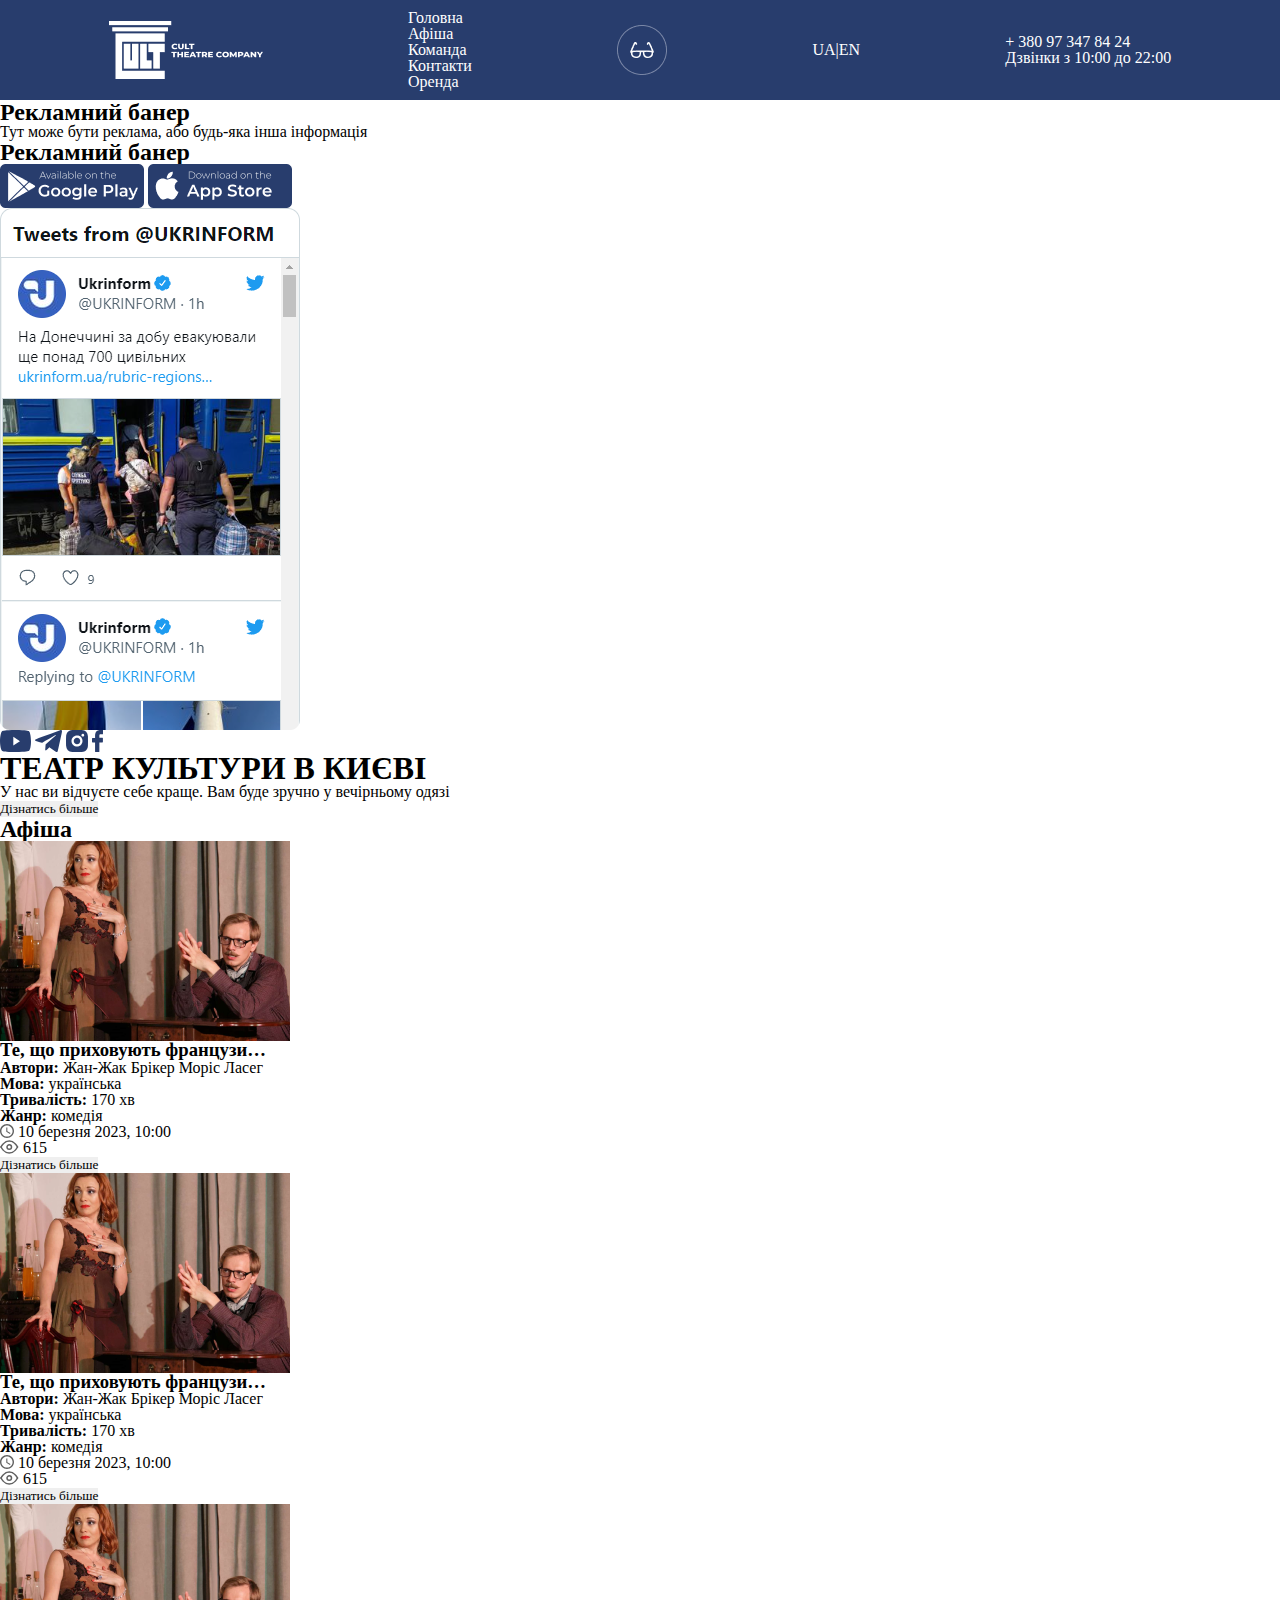
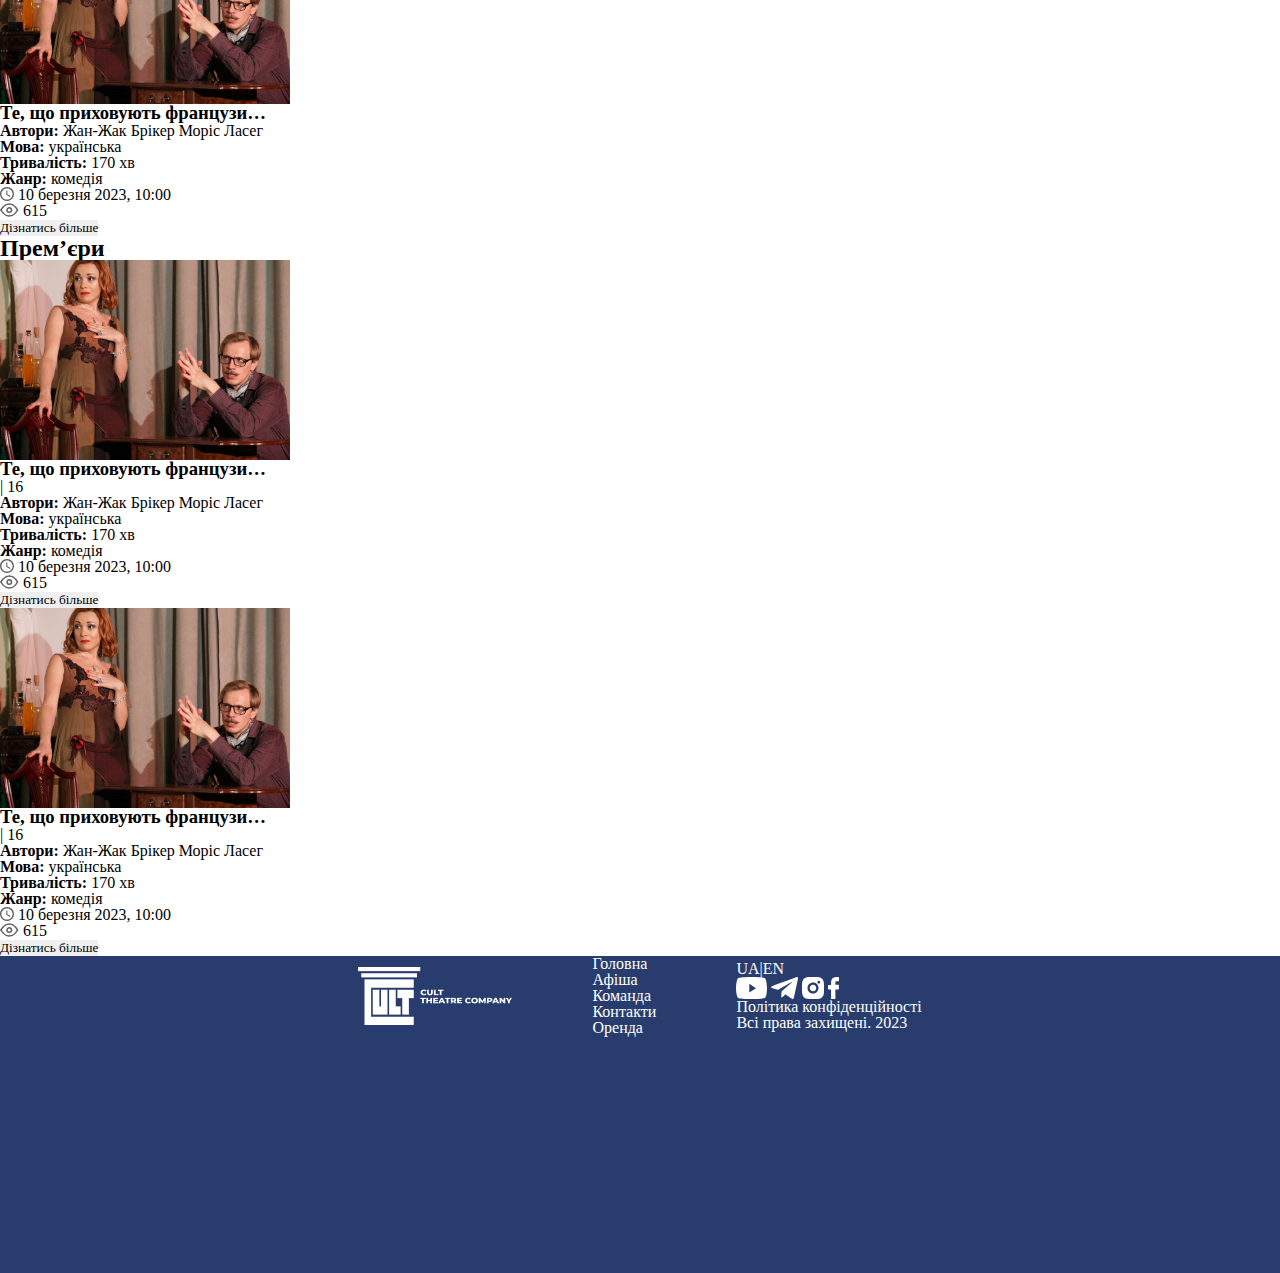
==== index.html @ 13a76363 "+initial commit" ====
<!DOCTYPE html>
<html lang="ua">
  <head>
    <meta charset="UTF-8" />
    <meta http-equiv="X-UA-Compatible" content="IE=edge" />
    <meta name="viewport" content="width=device-width, initial-scale=1.0" />
    <link rel="preconnect" href="https://fonts.googleapis.com" />
    <link rel="preconnect" href="https://fonts.gstatic.com" crossorigin />
    <link
      href="https://fonts.googleapis.com/css2?family=Montserrat:wght@400;600;700&display=swap"
      rel="stylesheet"
    />
    <link rel="stylesheet" href="/styles/reset.css" />
    <link rel="stylesheet" href="/styles/styles.css" />

    <title>Cult</title>
  </head>
  <body>
    <header>
      <div class="header-container">
        <div class="logo-wrapper">
          <img src="/assets/Logo.png" alt="CULT_logo" />
        </div>

        <ul class="nav">
          <li><a href="">Головна</a></li>
          <li><a href="">Афіша</a></li>
          <li><a href="">Команда</a></li>
          <li><a href="">Контакти</a></li>
          <li><a href="">Оренда</a></li>
        </ul>

        <img src="/assets/glasses.png" alt="glasses" />

        <div class="languages"><span>UA</span>|<span>EN</span></div>

        <div class="phone-block">
          <p class="phone">+ 380 97 347 84 24</p>
          <p class="time">Дзвінки з 10:00 до 22:00</p>
        </div>
      </div>
    </header>
    <main>
      <aside class="left banner">
        <h2 class="banner-title">Рекламний банер</h2>
        <p class="banner-text">
          Тут може бути реклама, або будь-яка інша інформація
        </p>
      </aside>
      <aside class="right banner">
        <h2 class="banner-title">Рекламний банер</h2>
        <div class="download-buttons">
          <img src="/assets/download/googleplay.png" />
          <img src="/assets/download/applestore.png" />
        </div>
        <div class="tweets-wrapper">
          <img src="/assets/tweets.png" />
        </div>
        <div class="social-media">
          <img src="/assets/social-media/blue/yt.svg" />
          <img src="/assets/social-media/blue/tel.svg" />
          <img src="/assets/social-media/blue/insta.svg" />
          <img src="/assets/social-media/blue/face.svg" />
        </div>
      </aside>

      <section class="page-container">
        <div class="container-topic">
          <h1 class="container-title">ТЕАТР КУЛЬТУРИ В КИЄВІ</h1>
          <p class="container-description">
            У нас ви відчуєте себе краще. Вам буде зручно у вечірньому одязі
          </p>
          <button class="main">Дізнатись більше</button>
        </div>

        <div class="container-block">
          <h2 class="container-block-title">Афіша</h2>
          <div class="block-content">
            <div class="poster card">
              <img
                src="/assets/performances/franc.png"
                alt="poster"
                class="poster-thumbnail"
              />
              <h3 class="poster-title">Те, що приховують французи…</h3>
              <ul class="description-tags">
                <li>
                  <span><strong>Автори:</strong></span>
                  <span>Жан-Жак Брікер Моріс Ласег</span>
                </li>
                <li>
                  <span><strong>Мова:</strong></span>
                  <span>українська</span>
                </li>
                <li>
                  <span><strong>Тривалість:</strong></span>
                  <span>170 хв</span>
                </li>
                <li>
                  <span><strong>Жанр:</strong></span>
                  <span>комедія</span>
                </li>
              </ul>

              <div class="date-views">
                <div class="date">
                  <img src="/assets/clock.svg" />
                  <span>10 березня 2023, 10:00</span>
                </div>
                <div class="views">
                  <img src="/assets/eye.svg" />
                  <span>615</span>
                </div>
              </div>
              <button class="main">Дізнатись більше</button>
            </div>
            <div class="poster card">
              <img
                src="/assets/performances/franc.png"
                alt="poster"
                class="poster-thumbnail"
              />
              <h3 class="poster-title">Те, що приховують французи…</h3>
              <ul class="description-tags">
                <li>
                  <span><strong>Автори:</strong></span>
                  <span>Жан-Жак Брікер Моріс Ласег</span>
                </li>
                <li>
                  <span><strong>Мова:</strong></span>
                  <span>українська</span>
                </li>
                <li>
                  <span><strong>Тривалість:</strong></span>
                  <span>170 хв</span>
                </li>
                <li>
                  <span><strong>Жанр:</strong></span>
                  <span>комедія</span>
                </li>
              </ul>

              <div class="date-views">
                <div class="date">
                  <img src="/assets/clock.svg" />
                  <span>10 березня 2023, 10:00</span>
                </div>
                <div class="views">
                  <img src="/assets/eye.svg" />
                  <span>615</span>
                </div>
              </div>
              <button class="main">Дізнатись більше</button>
            </div>
            <div class="poster card">
              <img
                src="/assets/performances/franc.png"
                alt="poster"
                class="poster-thumbnail"
              />
              <h3 class="poster-title">Те, що приховують французи…</h3>
              <ul class="description-tags">
                <li>
                  <span><strong>Автори:</strong></span>
                  <span>Жан-Жак Брікер Моріс Ласег</span>
                </li>
                <li>
                  <span><strong>Мова:</strong></span>
                  <span>українська</span>
                </li>
                <li>
                  <span><strong>Тривалість:</strong></span>
                  <span>170 хв</span>
                </li>
                <li>
                  <span><strong>Жанр:</strong></span>
                  <span>комедія</span>
                </li>
              </ul>

              <div class="date-views">
                <div class="date">
                  <img src="/assets/clock.svg" />
                  <span>10 березня 2023, 10:00</span>
                </div>
                <div class="views">
                  <img src="/assets/eye.svg" />
                  <span>615</span>
                </div>
              </div>
              <button class="main">Дізнатись більше</button>
            </div>
          </div>
        </div>

        <div class="container-block">
          <h2 class="container-block-title">Прем’єри</h2>
          <div class="block-content">
            <div class="premiere card">
              <img
                src="/assets/performances/franc.png"
                alt="premiere"
                class="premiere-thumbnail"
              />
              <h3 class="premiere-title">Те, що приховують французи…</h3>
              <div class="date-age">
                <span class="premiere-date"></span>
                <span class="age">| 16</span>
              </div>
              <ul class="description-tags">
                <li>
                  <span><strong>Автори:</strong></span>
                  <span>Жан-Жак Брікер Моріс Ласег</span>
                </li>
                <li>
                  <span><strong>Мова:</strong></span>
                  <span>українська</span>
                </li>
                <li>
                  <span><strong>Тривалість:</strong></span>
                  <span>170 хв</span>
                </li>
                <li>
                  <span><strong>Жанр:</strong></span>
                  <span>комедія</span>
                </li>
              </ul>

              <div class="date-views">
                <div class="date">
                  <img src="/assets/clock.svg" />
                  <span>10 березня 2023, 10:00</span>
                </div>
                <div class="views">
                  <img src="/assets/eye.svg" />
                  <span>615</span>
                </div>
              </div>
              <button class="main-button">Дізнатись більше</button>
            </div>

            <div class="premiere card">
              <img
                src="/assets/performances/franc.png"
                alt="premiere"
                class="premiere-thumbnail"
              />
              <h3 class="premiere-title">Те, що приховують французи…</h3>
              <div class="date-age">
                <span class="premiere-date"></span>
                <span class="age">| 16</span>
              </div>
              <ul class="description-tags">
                <li>
                  <span><strong>Автори:</strong></span>
                  <span>Жан-Жак Брікер Моріс Ласег</span>
                </li>
                <li>
                  <span><strong>Мова:</strong></span>
                  <span>українська</span>
                </li>
                <li>
                  <span><strong>Тривалість:</strong></span>
                  <span>170 хв</span>
                </li>
                <li>
                  <span><strong>Жанр:</strong></span>
                  <span>комедія</span>
                </li>
              </ul>

              <div class="date-views">
                <div class="date">
                  <img src="/assets/clock.svg" />
                  <span>10 березня 2023, 10:00</span>
                </div>
                <div class="views">
                  <img src="/assets/eye.svg" />
                  <span>615</span>
                </div>
              </div>
              <button class="main-button">Дізнатись більше</button>
            </div>
          </div>
        </div>
      </section>
    </main>
    <footer>
      <div class="footer-container">
        <div class="logo-wrapper">
          <img src="/assets/Logo.png" alt="CULT_logo" />
        </div>

        <ul class="nav">
          <li><a href="">Головна</a></li>
          <li><a href="">Афіша</a></li>
          <li><a href="">Команда</a></li>
          <li><a href="">Контакти</a></li>
          <li><a href="">Оренда</a></li>
        </ul>

        <div class="other">
          <div class="languages"><span>UA</span>|<span>EN</span></div>

          <div class="social-media">
            <img src="/assets/social-media/white/yt.svg" />
            <img src="/assets/social-media/white/tel.svg" />
            <img src="/assets/social-media/white/insta.svg" />
            <img src="/assets/social-media/white/face.svg" />
          </div>

          <p class="privacy">
            Політика конфіденційності <br />
            Всі права захищені. 2023
          </p>
        </div>
      </div>
    </footer>
  </body>
</html>
---- styles/styles.css ----
.body {
  font-family: "Montserrat", sans-serif;
}

header {
  background-color: rgba(40, 61, 109, 1);
  height: 100px;
  color: rgba(255, 255, 255, 1);
}

.header-container {
  display: flex;
  justify-content: space-between;
  align-items: center;
  width: 83%;
  height: 100%;
  margin: auto;
}

footer {
  background-color: rgba(40, 61, 109, 1);
  height: 317px;
  color: rgba(255, 255, 255, 1);
}
.footer-container {
  display: flex;
  justify-content: space-between;
  align-items: center;
  width: 44%;
  margin: auto;
}
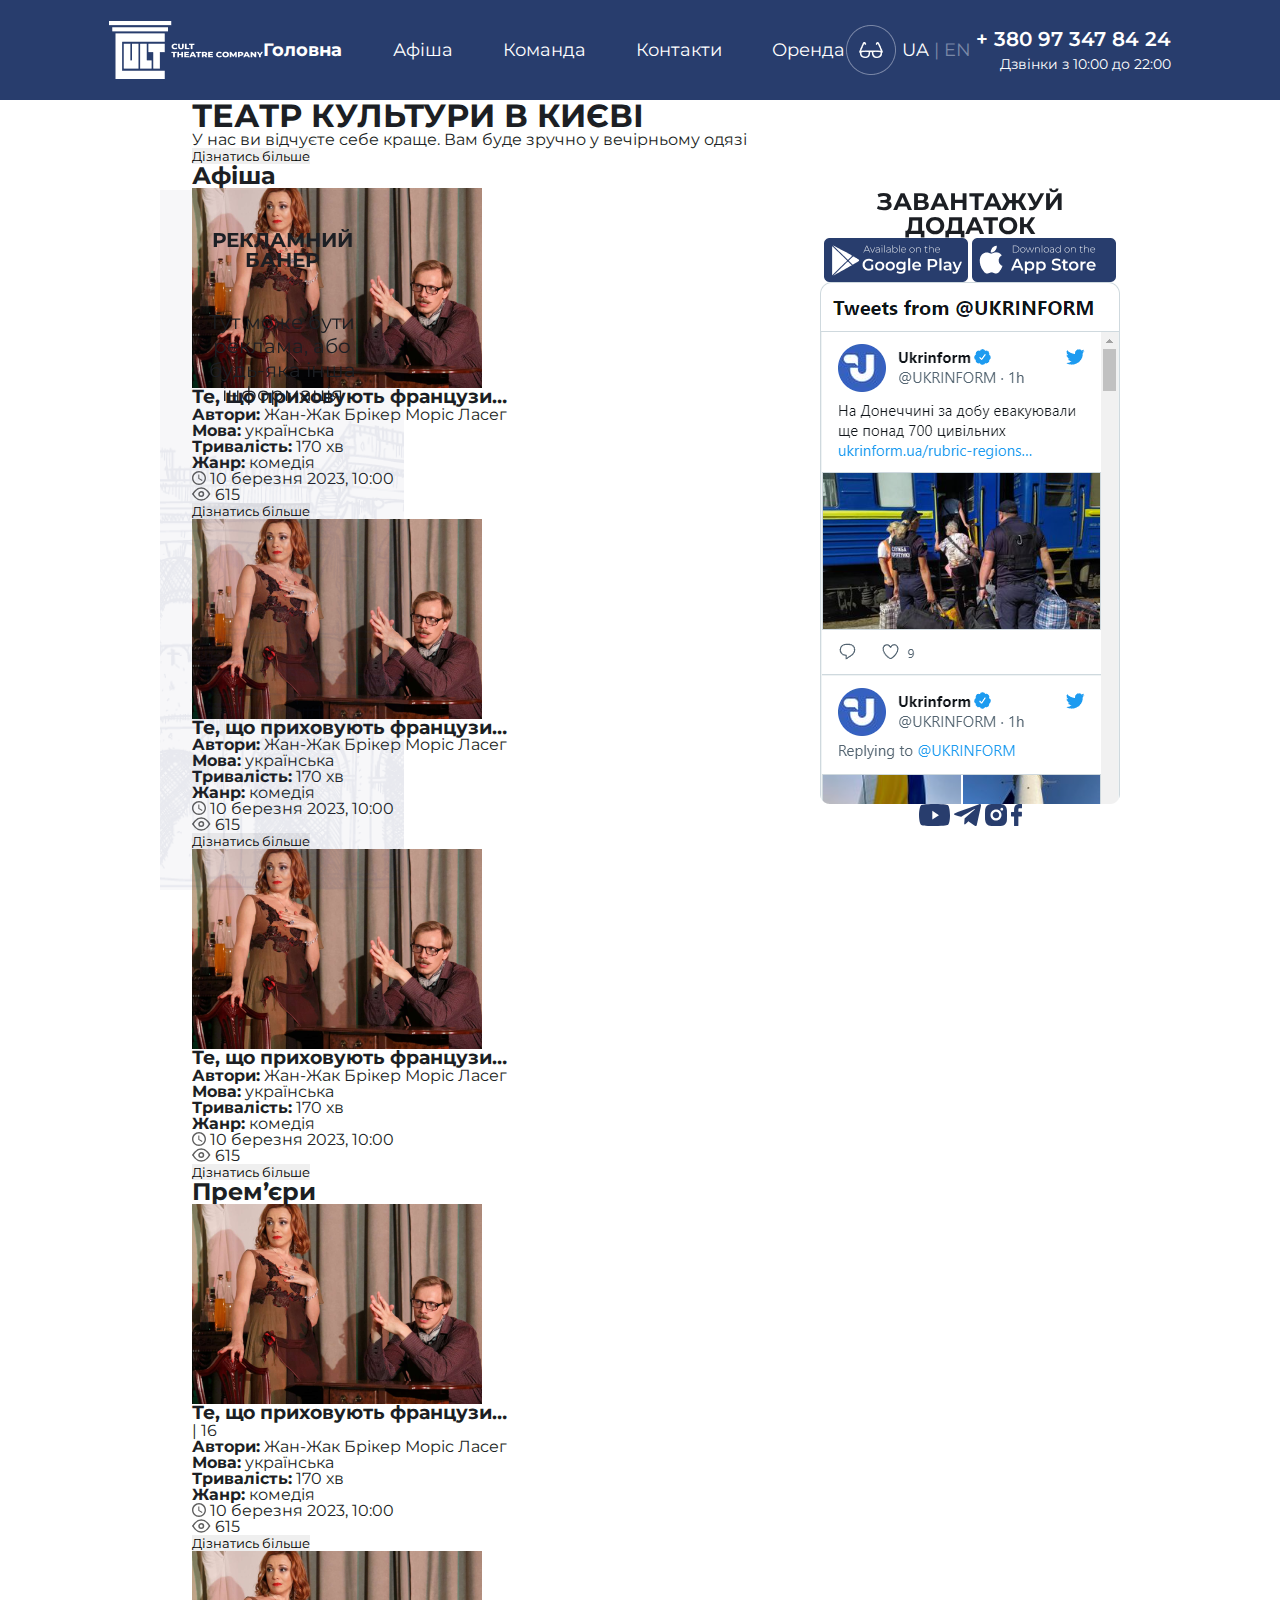
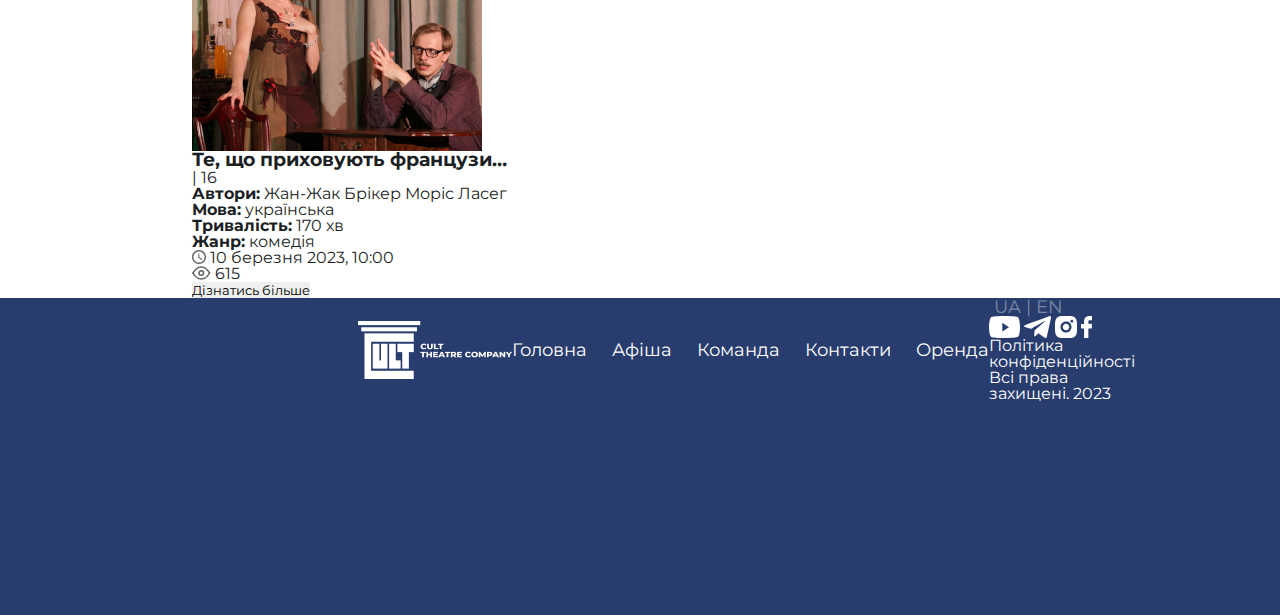
==== commit 7c033920: "+asides" ====
--- a/index.html
+++ b/index.html
@@ -12,7 +12,8 @@
     />
     <link rel="stylesheet" href="/styles/reset.css" />
     <link rel="stylesheet" href="/styles/styles.css" />
-
+    <link rel="stylesheet" href="/styles/header.css" />
+    <link rel="stylesheet" href="/styles/banners.css" />
     <title>Cult</title>
   </head>
   <body>
@@ -23,16 +24,18 @@
         </div>
 
         <ul class="nav">
-          <li><a href="">Головна</a></li>
+          <li><a href="" class="active">Головна</a></li>
           <li><a href="">Афіша</a></li>
           <li><a href="">Команда</a></li>
           <li><a href="">Контакти</a></li>
           <li><a href="">Оренда</a></li>
         </ul>
 
-        <img src="/assets/glasses.png" alt="glasses" />
-
-        <div class="languages"><span>UA</span>|<span>EN</span></div>
+        <img src="/assets/glasses.png" alt="glasses" class="glasses" />
+
+        <div class="languages">
+          <span class="chosen-language">UA</span>|<span>EN</span>
+        </div>
 
         <div class="phone-block">
           <p class="phone">+ 380 97 347 84 24</p>
@@ -48,7 +51,7 @@
         </p>
       </aside>
       <aside class="right banner">
-        <h2 class="banner-title">Рекламний банер</h2>
+        <h2 class="banner-title">Завантажуй додаток</h2>
         <div class="download-buttons">
           <img src="/assets/download/googleplay.png" />
           <img src="/assets/download/applestore.png" />
--- a/styles/styles.css
+++ b/styles/styles.css
@@ -1,19 +1,11 @@
-.body {
-  font-family: "Montserrat", sans-serif;
+body {
+  font-family: "Montserrat";
+  font-style: normal;
+  color: #1c1f24;
 }
 
-header {
-  background-color: rgba(40, 61, 109, 1);
-  height: 100px;
-  color: rgba(255, 255, 255, 1);
-}
-
-.header-container {
-  display: flex;
-  justify-content: space-between;
-  align-items: center;
-  width: 83%;
-  height: 100%;
+.page-container {
+  width: 896px;
   margin: auto;
 }
 
--- a/styles/header.css
+++ b/styles/header.css
@@ -0,0 +1,59 @@
+header {
+  background-color: rgba(40, 61, 109, 1);
+  height: 100px;
+  color: rgba(255, 255, 255, 1);
+}
+
+.header-container {
+  display: flex;
+  justify-content: space-between;
+  align-items: center;
+  width: 83%;
+  height: 100%;
+  margin: auto;
+}
+.nav {
+  width: 582px;
+  display: flex;
+  justify-content: space-between;
+  align-items: center;
+  gap: 25px;
+
+  font-weight: 400;
+  font-size: 18px;
+  line-height: 22px;
+}
+.nav li a:hover:not(.active),
+.glasses:hover,
+.languages span:hover:not(.active) {
+  cursor: pointer;
+  opacity: 0.5;
+}
+.active {
+  font-weight: 700 !important;
+}
+.languages {
+  cursor: pointer;
+  font-weight: 400;
+  font-size: 18px;
+  color: rgba(122, 136, 167, 1);
+}
+.languages span {
+  margin: auto 5px;
+}
+.chosen-language {
+  color: white !important;
+}
+
+.phone-block {
+  text-align: right;
+}
+.phone {
+  font-weight: 600;
+  font-size: 20px;
+}
+.time {
+  margin-top: 8px;
+  font-weight: 400;
+  font-size: 14px;
+}
--- a/styles/banners.css
+++ b/styles/banners.css
@@ -0,0 +1,39 @@
+aside {
+  position: fixed;
+  height: 700px;
+  width: 300px;
+  top: 190px;
+  text-align: center;
+}
+
+.banner {
+  display: flex;
+  flex-direction: column;
+  align-items: center;
+}
+.left {
+  left: 160px;
+  width: 244px;
+  background-color: rgba(40, 61, 109, 0.04);
+  background-image: url("/assets/background-images/advertisementBanner.png");
+}
+.left .banner-title {
+  margin: 40px auto;
+  font-weight: 700;
+  font-size: 20px;
+  padding: 0 50px;
+}
+.banner-text {
+  font-weight: 400;
+  font-size: 20px;
+  line-height: 24px;
+  padding: 0 29px;
+}
+
+.right {
+  right: 160px;
+}
+
+.banner-title {
+  text-transform: uppercase;
+}
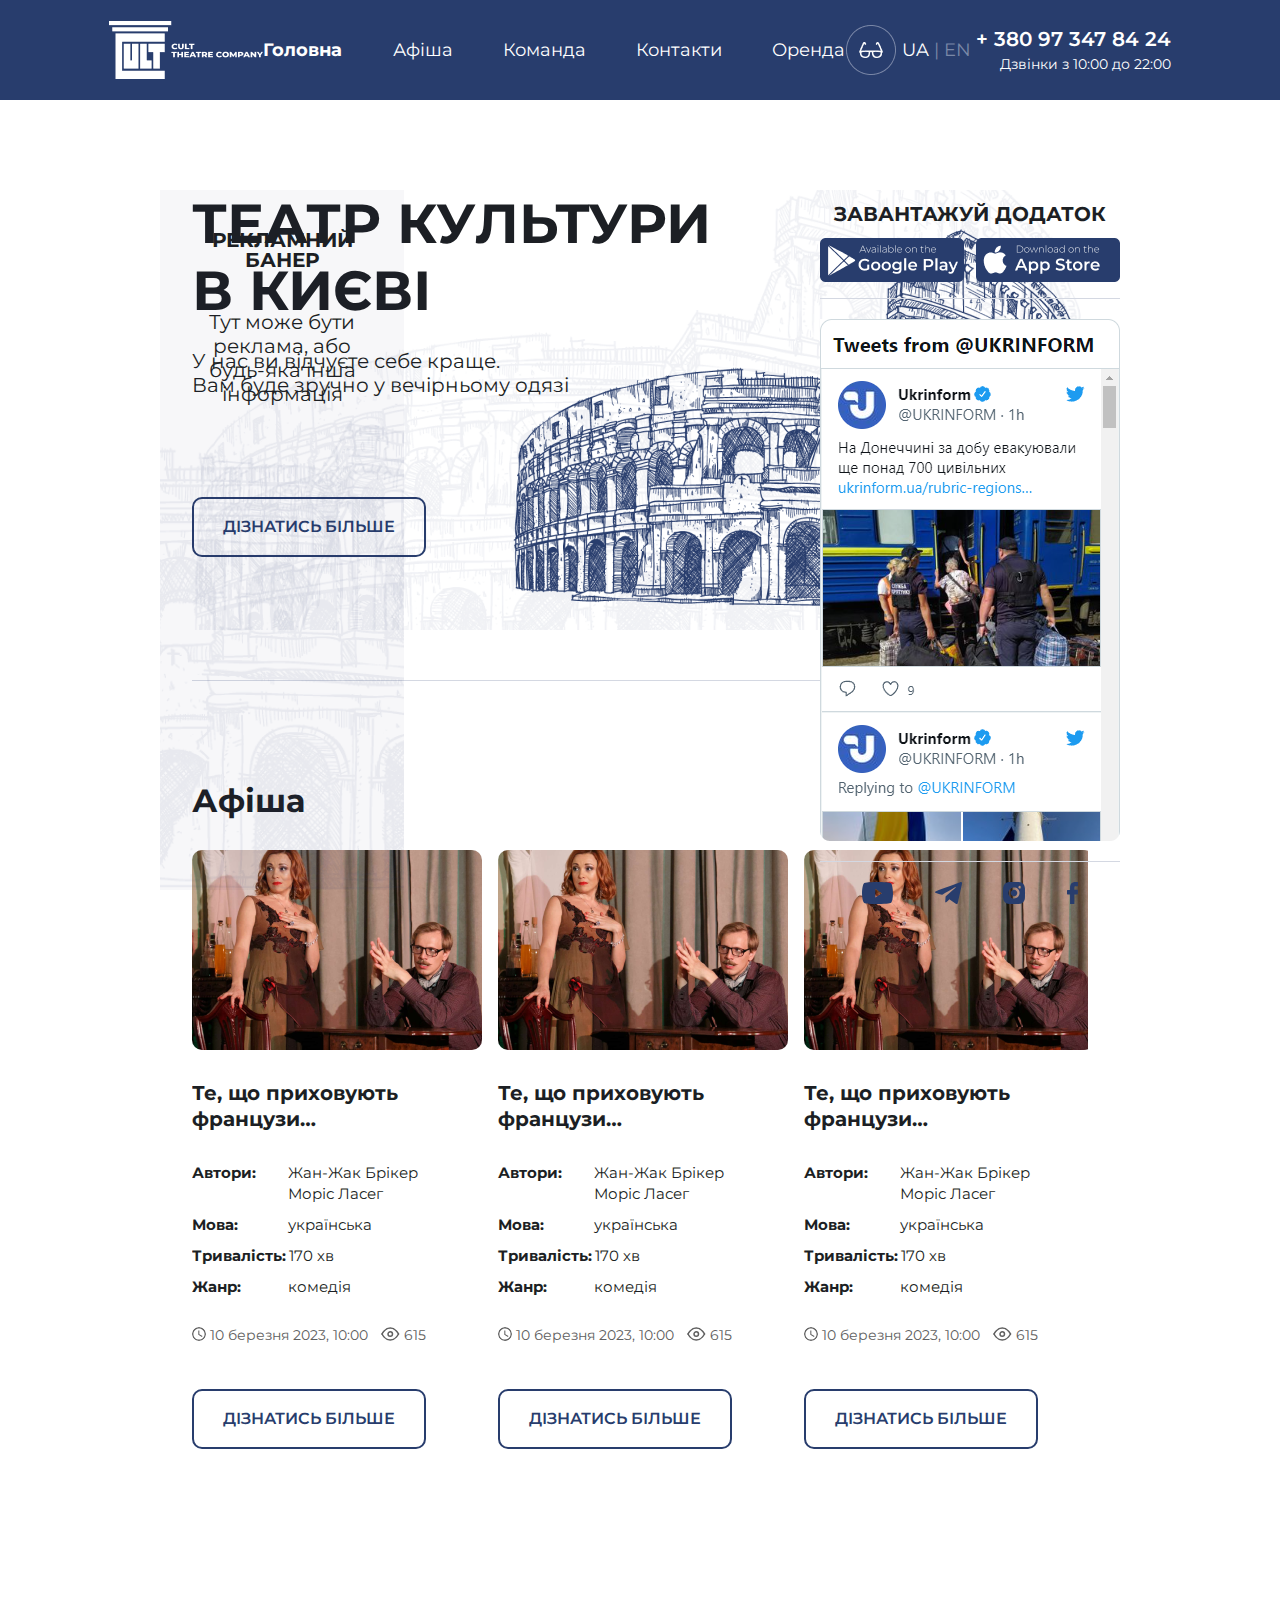
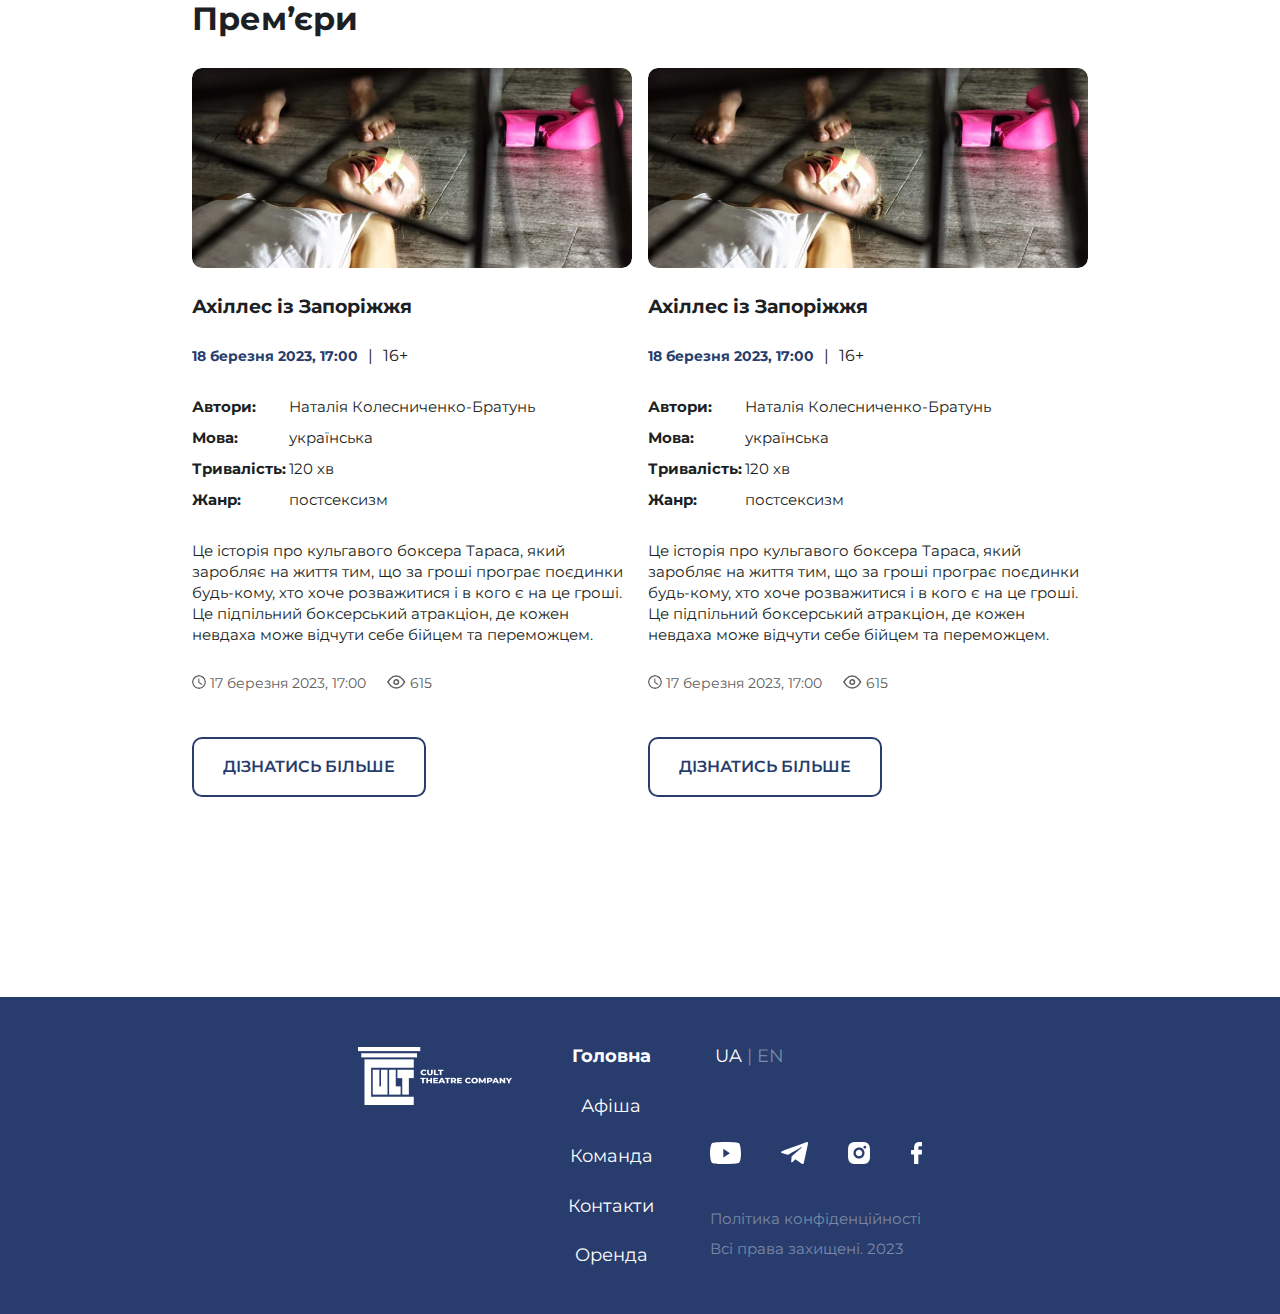
==== commit b637088d: "Main page done" ====
--- a/index.html
+++ b/index.html
@@ -14,6 +14,7 @@
     <link rel="stylesheet" href="/styles/styles.css" />
     <link rel="stylesheet" href="/styles/header.css" />
     <link rel="stylesheet" href="/styles/banners.css" />
+    <link rel="stylesheet" href="/styles/footer.css" />
     <title>Cult</title>
   </head>
   <body>
@@ -69,14 +70,18 @@
 
       <section class="page-container">
         <div class="container-topic">
-          <h1 class="container-title">ТЕАТР КУЛЬТУРИ В КИЄВІ</h1>
+          <h1 class="container-title">
+            ТЕАТР КУЛЬТУРИ <br />
+            В КИЄВІ
+          </h1>
           <p class="container-description">
-            У нас ви відчуєте себе краще. Вам буде зручно у вечірньому одязі
+            У нас ви відчуєте себе краще. <br />Вам буде зручно у вечірньому
+            одязі
           </p>
-          <button class="main">Дізнатись більше</button>
-        </div>
-
-        <div class="container-block">
+          <button class="main-button">Дізнатись більше</button>
+        </div>
+
+        <div class="container-block first">
           <h2 class="container-block-title">Афіша</h2>
           <div class="block-content">
             <div class="poster card">
@@ -85,37 +90,39 @@
                 alt="poster"
                 class="poster-thumbnail"
               />
-              <h3 class="poster-title">Те, що приховують французи…</h3>
-              <ul class="description-tags">
-                <li>
-                  <span><strong>Автори:</strong></span>
-                  <span>Жан-Жак Брікер Моріс Ласег</span>
-                </li>
-                <li>
-                  <span><strong>Мова:</strong></span>
-                  <span>українська</span>
-                </li>
-                <li>
-                  <span><strong>Тривалість:</strong></span>
-                  <span>170 хв</span>
-                </li>
-                <li>
-                  <span><strong>Жанр:</strong></span>
-                  <span>комедія</span>
-                </li>
-              </ul>
-
-              <div class="date-views">
-                <div class="date">
-                  <img src="/assets/clock.svg" />
-                  <span>10 березня 2023, 10:00</span>
-                </div>
-                <div class="views">
-                  <img src="/assets/eye.svg" />
-                  <span>615</span>
-                </div>
-              </div>
-              <button class="main">Дізнатись більше</button>
+              <div class="poster-info">
+                <h3 class="poster-title">Те, що приховують французи…</h3>
+                <ul class="description-tags">
+                  <li>
+                    <span class="tag-title"><strong>Автори:</strong></span>
+                    <span class="tag-content">Жан-Жак Брікер Моріс Ласег</span>
+                  </li>
+                  <li>
+                    <span class="tag-title"><strong>Мова:</strong></span>
+                    <span class="tag-content">українська</span>
+                  </li>
+                  <li>
+                    <span class="tag-title"><strong>Тривалість:</strong></span>
+                    <span class="tag-content">170 хв</span>
+                  </li>
+                  <li>
+                    <span class="tag-title"><strong>Жанр:</strong></span>
+                    <span class="tag-content">комедія</span>
+                  </li>
+                </ul>
+
+                <div class="date-views">
+                  <div class="date">
+                    <img src="/assets/clock.svg" />
+                    <span>10 березня 2023, 10:00</span>
+                  </div>
+                  <div class="views">
+                    <img src="/assets/eye.svg" />
+                    <span>615</span>
+                  </div>
+                </div>
+                <button class="main-button">Дізнатись більше</button>
+              </div>
             </div>
             <div class="poster card">
               <img
@@ -123,37 +130,39 @@
                 alt="poster"
                 class="poster-thumbnail"
               />
-              <h3 class="poster-title">Те, що приховують французи…</h3>
-              <ul class="description-tags">
-                <li>
-                  <span><strong>Автори:</strong></span>
-                  <span>Жан-Жак Брікер Моріс Ласег</span>
-                </li>
-                <li>
-                  <span><strong>Мова:</strong></span>
-                  <span>українська</span>
-                </li>
-                <li>
-                  <span><strong>Тривалість:</strong></span>
-                  <span>170 хв</span>
-                </li>
-                <li>
-                  <span><strong>Жанр:</strong></span>
-                  <span>комедія</span>
-                </li>
-              </ul>
-
-              <div class="date-views">
-                <div class="date">
-                  <img src="/assets/clock.svg" />
-                  <span>10 березня 2023, 10:00</span>
-                </div>
-                <div class="views">
-                  <img src="/assets/eye.svg" />
-                  <span>615</span>
-                </div>
-              </div>
-              <button class="main">Дізнатись більше</button>
+              <div class="poster-info">
+                <h3 class="poster-title">Те, що приховують французи…</h3>
+                <ul class="description-tags">
+                  <li>
+                    <span class="tag-title"><strong>Автори:</strong></span>
+                    <span class="tag-content">Жан-Жак Брікер Моріс Ласег</span>
+                  </li>
+                  <li>
+                    <span class="tag-title"><strong>Мова:</strong></span>
+                    <span class="tag-content">українська</span>
+                  </li>
+                  <li>
+                    <span class="tag-title"><strong>Тривалість:</strong></span>
+                    <span class="tag-content">170 хв</span>
+                  </li>
+                  <li>
+                    <span class="tag-title"><strong>Жанр:</strong></span>
+                    <span class="tag-content">комедія</span>
+                  </li>
+                </ul>
+
+                <div class="date-views">
+                  <div class="date">
+                    <img src="/assets/clock.svg" />
+                    <span>10 березня 2023, 10:00</span>
+                  </div>
+                  <div class="views">
+                    <img src="/assets/eye.svg" />
+                    <span>615</span>
+                  </div>
+                </div>
+                <button class="main-button">Дізнатись більше</button>
+              </div>
             </div>
             <div class="poster card">
               <img
@@ -161,37 +170,119 @@
                 alt="poster"
                 class="poster-thumbnail"
               />
-              <h3 class="poster-title">Те, що приховують французи…</h3>
-              <ul class="description-tags">
-                <li>
-                  <span><strong>Автори:</strong></span>
-                  <span>Жан-Жак Брікер Моріс Ласег</span>
-                </li>
-                <li>
-                  <span><strong>Мова:</strong></span>
-                  <span>українська</span>
-                </li>
-                <li>
-                  <span><strong>Тривалість:</strong></span>
-                  <span>170 хв</span>
-                </li>
-                <li>
-                  <span><strong>Жанр:</strong></span>
-                  <span>комедія</span>
-                </li>
-              </ul>
-
-              <div class="date-views">
-                <div class="date">
-                  <img src="/assets/clock.svg" />
-                  <span>10 березня 2023, 10:00</span>
-                </div>
-                <div class="views">
-                  <img src="/assets/eye.svg" />
-                  <span>615</span>
-                </div>
-              </div>
-              <button class="main">Дізнатись більше</button>
+              <div class="poster-info">
+                <h3 class="poster-title">Те, що приховують французи…</h3>
+                <ul class="description-tags">
+                  <li>
+                    <span class="tag-title"><strong>Автори:</strong></span>
+                    <span class="tag-content">Жан-Жак Брікер Моріс Ласег</span>
+                  </li>
+                  <li>
+                    <span class="tag-title"><strong>Мова:</strong></span>
+                    <span class="tag-content">українська</span>
+                  </li>
+                  <li>
+                    <span class="tag-title"><strong>Тривалість:</strong></span>
+                    <span class="tag-content">170 хв</span>
+                  </li>
+                  <li>
+                    <span class="tag-title"><strong>Жанр:</strong></span>
+                    <span class="tag-content">комедія</span>
+                  </li>
+                </ul>
+
+                <div class="date-views">
+                  <div class="date">
+                    <img src="/assets/clock.svg" />
+                    <span>10 березня 2023, 10:00</span>
+                  </div>
+                  <div class="views">
+                    <img src="/assets/eye.svg" />
+                    <span>615</span>
+                  </div>
+                </div>
+                <button class="main-button">Дізнатись більше</button>
+              </div>
+            </div>
+            <div class="poster card">
+              <img
+                src="/assets/performances/franc.png"
+                alt="poster"
+                class="poster-thumbnail"
+              />
+              <div class="poster-info">
+                <h3 class="poster-title">Те, що приховують французи…</h3>
+                <ul class="description-tags">
+                  <li>
+                    <span class="tag-title"><strong>Автори:</strong></span>
+                    <span class="tag-content">Жан-Жак Брікер Моріс Ласег</span>
+                  </li>
+                  <li>
+                    <span class="tag-title"><strong>Мова:</strong></span>
+                    <span class="tag-content">українська</span>
+                  </li>
+                  <li>
+                    <span class="tag-title"><strong>Тривалість:</strong></span>
+                    <span class="tag-content">170 хв</span>
+                  </li>
+                  <li>
+                    <span class="tag-title"><strong>Жанр:</strong></span>
+                    <span class="tag-content">комедія</span>
+                  </li>
+                </ul>
+
+                <div class="date-views">
+                  <div class="date">
+                    <img src="/assets/clock.svg" />
+                    <span>10 березня 2023, 10:00</span>
+                  </div>
+                  <div class="views">
+                    <img src="/assets/eye.svg" />
+                    <span>615</span>
+                  </div>
+                </div>
+                <button class="main-button">Дізнатись більше</button>
+              </div>
+            </div>
+            <div class="poster card">
+              <img
+                src="/assets/performances/franc.png"
+                alt="poster"
+                class="poster-thumbnail"
+              />
+              <div class="poster-info">
+                <h3 class="poster-title">Те, що приховують французи…</h3>
+                <ul class="description-tags">
+                  <li>
+                    <span class="tag-title"><strong>Автори:</strong></span>
+                    <span class="tag-content">Жан-Жак Брікер Моріс Ласег</span>
+                  </li>
+                  <li>
+                    <span class="tag-title"><strong>Мова:</strong></span>
+                    <span class="tag-content">українська</span>
+                  </li>
+                  <li>
+                    <span class="tag-title"><strong>Тривалість:</strong></span>
+                    <span class="tag-content">170 хв</span>
+                  </li>
+                  <li>
+                    <span class="tag-title"><strong>Жанр:</strong></span>
+                    <span class="tag-content">комедія</span>
+                  </li>
+                </ul>
+
+                <div class="date-views">
+                  <div class="date">
+                    <img src="/assets/clock.svg" />
+                    <span>10 березня 2023, 10:00</span>
+                  </div>
+                  <div class="views">
+                    <img src="/assets/eye.svg" />
+                    <span>615</span>
+                  </div>
+                </div>
+                <button class="main-button">Дізнатись більше</button>
+              </div>
             </div>
           </div>
         </div>
@@ -201,88 +292,112 @@
           <div class="block-content">
             <div class="premiere card">
               <img
-                src="/assets/performances/franc.png"
+                src="/assets/performances/ahilles.png"
                 alt="premiere"
                 class="premiere-thumbnail"
               />
-              <h3 class="premiere-title">Те, що приховують французи…</h3>
-              <div class="date-age">
-                <span class="premiere-date"></span>
-                <span class="age">| 16</span>
-              </div>
-              <ul class="description-tags">
-                <li>
-                  <span><strong>Автори:</strong></span>
-                  <span>Жан-Жак Брікер Моріс Ласег</span>
-                </li>
-                <li>
-                  <span><strong>Мова:</strong></span>
-                  <span>українська</span>
-                </li>
-                <li>
-                  <span><strong>Тривалість:</strong></span>
-                  <span>170 хв</span>
-                </li>
-                <li>
-                  <span><strong>Жанр:</strong></span>
-                  <span>комедія</span>
-                </li>
-              </ul>
-
-              <div class="date-views">
-                <div class="date">
-                  <img src="/assets/clock.svg" />
-                  <span>10 березня 2023, 10:00</span>
-                </div>
-                <div class="views">
-                  <img src="/assets/eye.svg" />
-                  <span>615</span>
-                </div>
-              </div>
-              <button class="main-button">Дізнатись більше</button>
+              <div class="premiere-info">
+                <h3 class="premiere-title">Ахіллес із Запоріжжя</h3>
+                <div class="date-age">
+                  <span class="premiere-date">18 березня 2023, 17:00 </span>
+                  |<span class="age"> 16+</span>
+                </div>
+                <ul class="description-tags">
+                  <li>
+                    <span class="tag-title"><strong>Автори:</strong></span>
+                    <span class="premiere-tag-content"
+                      >Наталія Колесниченко-Братунь</span
+                    >
+                  </li>
+                  <li>
+                    <span class="tag-title"><strong>Мова:</strong></span>
+                    <span class="premiere-tag-content">українська</span>
+                  </li>
+                  <li>
+                    <span class="tag-title"><strong>Тривалість:</strong></span>
+                    <span class="premiere-tag-content">120 хв</span>
+                  </li>
+                  <li>
+                    <span class="tag-title"><strong>Жанр:</strong></span>
+                    <span class="premiere-tag-content">постсексизм</span>
+                  </li>
+                </ul>
+
+                <p class="premiere-description">
+                  Це історія про кульгавого боксера Тараса, який заробляє на
+                  життя тим, що за гроші програє поєдинки будь-кому, хто хоче
+                  розважитися і в кого є на це гроші. Це підпільний боксерський
+                  атракціон, де кожен невдаха може відчути себе бійцем та
+                  переможцем.
+                </p>
+
+                <div class="date-views">
+                  <div class="date">
+                    <img src="/assets/clock.svg" />
+                    <span>17 березня 2023, 17:00</span>
+                  </div>
+                  <div class="views">
+                    <img src="/assets/eye.svg" />
+                    <span>615</span>
+                  </div>
+                </div>
+                <button class="main-button">Дізнатись більше</button>
+              </div>
             </div>
 
             <div class="premiere card">
               <img
-                src="/assets/performances/franc.png"
+                src="/assets/performances/ahilles.png"
                 alt="premiere"
                 class="premiere-thumbnail"
               />
-              <h3 class="premiere-title">Те, що приховують французи…</h3>
-              <div class="date-age">
-                <span class="premiere-date"></span>
-                <span class="age">| 16</span>
-              </div>
-              <ul class="description-tags">
-                <li>
-                  <span><strong>Автори:</strong></span>
-                  <span>Жан-Жак Брікер Моріс Ласег</span>
-                </li>
-                <li>
-                  <span><strong>Мова:</strong></span>
-                  <span>українська</span>
-                </li>
-                <li>
-                  <span><strong>Тривалість:</strong></span>
-                  <span>170 хв</span>
-                </li>
-                <li>
-                  <span><strong>Жанр:</strong></span>
-                  <span>комедія</span>
-                </li>
-              </ul>
-
-              <div class="date-views">
-                <div class="date">
-                  <img src="/assets/clock.svg" />
-                  <span>10 березня 2023, 10:00</span>
-                </div>
-                <div class="views">
-                  <img src="/assets/eye.svg" />
-                  <span>615</span>
-                </div>
-              </div>
-              <button class="main-button">Дізнатись більше</button>
+              <div class="premiere-info">
+                <h3 class="premiere-title">Ахіллес із Запоріжжя</h3>
+                <div class="date-age">
+                  <span class="premiere-date">18 березня 2023, 17:00 </span>
+                  |<span class="age"> 16+</span>
+                </div>
+                <ul class="description-tags">
+                  <li>
+                    <span class="tag-title"><strong>Автори:</strong></span>
+                    <span class="premiere-tag-content"
+                      >Наталія Колесниченко-Братунь</span
+                    >
+                  </li>
+                  <li>
+                    <span class="tag-title"><strong>Мова:</strong></span>
+                    <span class="premiere-tag-content">українська</span>
+                  </li>
+                  <li>
+                    <span class="tag-title"><strong>Тривалість:</strong></span>
+                    <span class="premiere-tag-content">120 хв</span>
+                  </li>
+                  <li>
+                    <span class="tag-title"><strong>Жанр:</strong></span>
+                    <span class="premiere-tag-content">постсексизм</span>
+                  </li>
+                </ul>
+
+                <p class="premiere-description">
+                  Це історія про кульгавого боксера Тараса, який заробляє на
+                  життя тим, що за гроші програє поєдинки будь-кому, хто хоче
+                  розважитися і в кого є на це гроші. Це підпільний боксерський
+                  атракціон, де кожен невдаха може відчути себе бійцем та
+                  переможцем.
+                </p>
+
+                <div class="date-views">
+                  <div class="date">
+                    <img src="/assets/clock.svg" />
+                    <span>17 березня 2023, 17:00</span>
+                  </div>
+                  <div class="views">
+                    <img src="/assets/eye.svg" />
+                    <span>615</span>
+                  </div>
+                </div>
+                <button class="main-button">Дізнатись більше</button>
+              </div>
             </div>
           </div>
         </div>
@@ -295,7 +410,7 @@
         </div>
 
         <ul class="nav">
-          <li><a href="">Головна</a></li>
+          <li><a href="" class="active">Головна</a></li>
           <li><a href="">Афіша</a></li>
           <li><a href="">Команда</a></li>
           <li><a href="">Контакти</a></li>
@@ -303,7 +418,9 @@
         </ul>
 
         <div class="other">
-          <div class="languages"><span>UA</span>|<span>EN</span></div>
+          <div class="languages">
+            <span class="chosen-language">UA</span>|<span>EN</span>
+          </div>
 
           <div class="social-media">
             <img src="/assets/social-media/white/yt.svg" />
--- a/styles/styles.css
+++ b/styles/styles.css
@@ -6,18 +6,160 @@
 
 .page-container {
   width: 896px;
-  margin: auto;
+  margin: 90px auto 150px auto;
 }
 
-footer {
-  background-color: rgba(40, 61, 109, 1);
-  height: 317px;
-  color: rgba(255, 255, 255, 1);
+.container-topic {
+  width: 896px;
+  height: 440px;
+  background-image: url("/assets/background-images/coliseum.png");
+  margin-bottom: 50px;
 }
-.footer-container {
+.container-title {
+  margin-bottom: 25px;
+  font-weight: 700;
+  font-size: 55px;
+  line-height: 67px;
+  text-transform: uppercase;
+}
+.container-description {
+  margin-bottom: 100px;
+  font-weight: 400;
+  font-size: 20px;
+  line-height: 24px;
+}
+.main-button {
+  width: 234px;
+  height: 60px;
+  border: 2px solid #283d6d;
+  border-radius: 10px;
+  background-color: transparent;
+  color: #283d6d;
+  font-weight: 600;
+  font-size: 16px;
+  line-height: 20px;
+  text-align: center;
+  text-transform: uppercase;
+}
+.main-button:hover {
+  opacity: 0.5;
+}
+.container-block {
+  padding-top: 100px;
+}
+.first {
+  border-top: 1px solid rgba(212, 216, 226, 1);
+}
+.container-block-title {
+  font-weight: 700;
+  font-size: 32px;
+  line-height: 39px;
+}
+
+.block-content {
   display: flex;
   justify-content: space-between;
-  align-items: center;
-  width: 44%;
-  margin: auto;
+  gap: 16px;
+  padding: 30px 0 50px 0;
+  overflow-x: auto;
 }
+.block-content::-webkit-scrollbar {
+  box-sizing: content-box;
+  height: 20px;
+}
+
+.block-content::-webkit-scrollbar-track {
+  background: rgba(212, 216, 226, 1);
+  height: 1px;
+  width: 1px;
+  border: 9.8px solid white;
+}
+
+.block-content::-webkit-scrollbar-thumb {
+  height: 2px;
+  background: rgba(122, 136, 167, 1);
+  border-top: 9px solid white;
+  border-bottom: 9px solid white;
+}
+
+.card {
+  display: flex;
+  flex-direction: column;
+  gap: 30px;
+}
+.card img {
+  border-radius: 10px;
+}
+
+.poster-info {
+  width: 234px;
+  display: flex;
+  flex-direction: column;
+  gap: 30px;
+}
+.poster-title {
+  font-weight: 700;
+  font-size: 20px;
+  line-height: 130%;
+}
+.description-tags {
+  display: flex;
+  flex-direction: column;
+  gap: 10px;
+}
+.description-tags li {
+  display: flex;
+  gap: 5px;
+  font-weight: 400;
+  font-size: 15px;
+  line-height: 140%;
+}
+
+.tag-title {
+  width: 92px;
+}
+.tag-content {
+  width: 140px;
+}
+
+.date-views {
+  display: flex;
+  justify-content: space-between;
+  font-weight: 400;
+  font-size: 14px;
+  line-height: 17px;
+  color: #606060;
+  margin-bottom: 15px;
+}
+
+.premiere {
+  width: 440px;
+}
+
+.premiere-info {
+  display: flex;
+  flex-direction: column;
+  gap: 30px;
+}
+
+.premiere-date {
+  font-weight: 700;
+  font-size: 14px;
+  line-height: 140%;
+  color: #283d6d;
+  margin-right: 6px;
+}
+.age {
+  margin-left: 6px;
+}
+
+.premiere-description {
+  font-weight: 400;
+  font-size: 15px;
+  line-height: 140%;
+}
+
+.premiere-info .date-views {
+  justify-content: left;
+  gap: 21px;
+}
--- a/styles/banners.css
+++ b/styles/banners.css
@@ -1,5 +1,5 @@
 aside {
-  position: fixed;
+  position: absolute;
   height: 700px;
   width: 300px;
   top: 190px;
@@ -33,7 +33,36 @@
 .right {
   right: 160px;
 }
+.right .banner-title {
+  font-weight: 700;
+  font-size: 20px;
+  line-height: 100%;
+  padding: 14px 0;
+}
 
 .banner-title {
   text-transform: uppercase;
 }
+
+.download-buttons {
+  display: flex;
+  gap: 12px;
+  padding-bottom: 16px;
+  margin-bottom: 20px;
+  border-bottom: 1px solid rgba(212, 216, 226, 1);
+}
+
+.social-media {
+  width: 100%;
+  padding-top: 20px;
+  margin-top: 20px;
+  border-top: 1px solid rgba(212, 216, 226, 1);
+
+  display: flex;
+  justify-content: space-evenly;
+}
+.social-media img:hover,
+.download-buttons img:hover {
+  cursor: pointer;
+  opacity: 0.5;
+}
--- a/styles/footer.css
+++ b/styles/footer.css
@@ -0,0 +1,34 @@
+footer {
+  display: flex;
+  align-items: center;
+  background-color: rgba(40, 61, 109, 1);
+  height: 317px;
+  color: rgba(255, 255, 255, 1);
+}
+.footer-container {
+  display: flex;
+  justify-content: space-between;
+  width: 44%;
+  margin: auto;
+}
+
+.footer-container .nav {
+  flex-direction: column;
+  font-weight: 400;
+  font-size: 18px;
+  line-height: 100%;
+}
+.footer-container .social-media {
+  justify-content: space-between;
+  margin-top: 77px;
+  padding: 0;
+  border: none;
+}
+.privacy {
+  width: 212px;
+  margin-top: 40px;
+  font-weight: 400;
+  font-size: 15px;
+  line-height: 200%;
+  color: #7a88a7;
+}
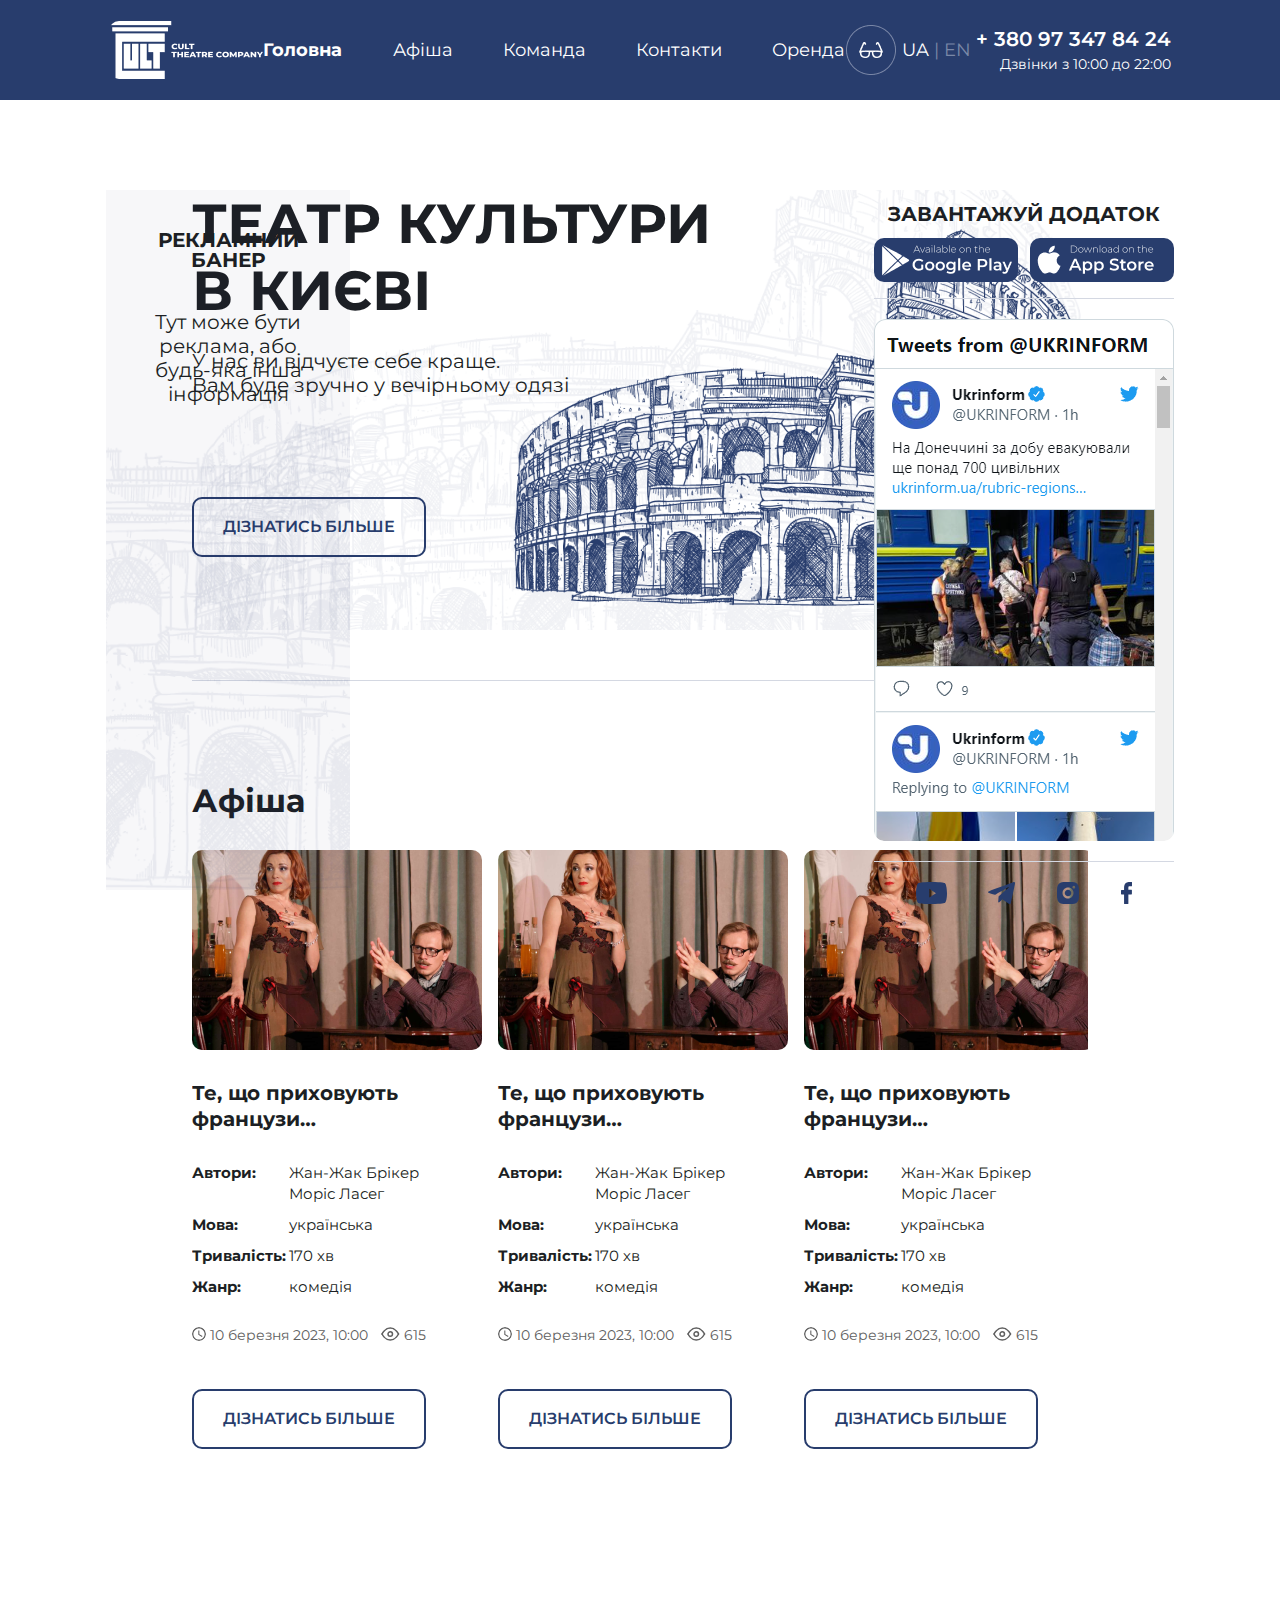
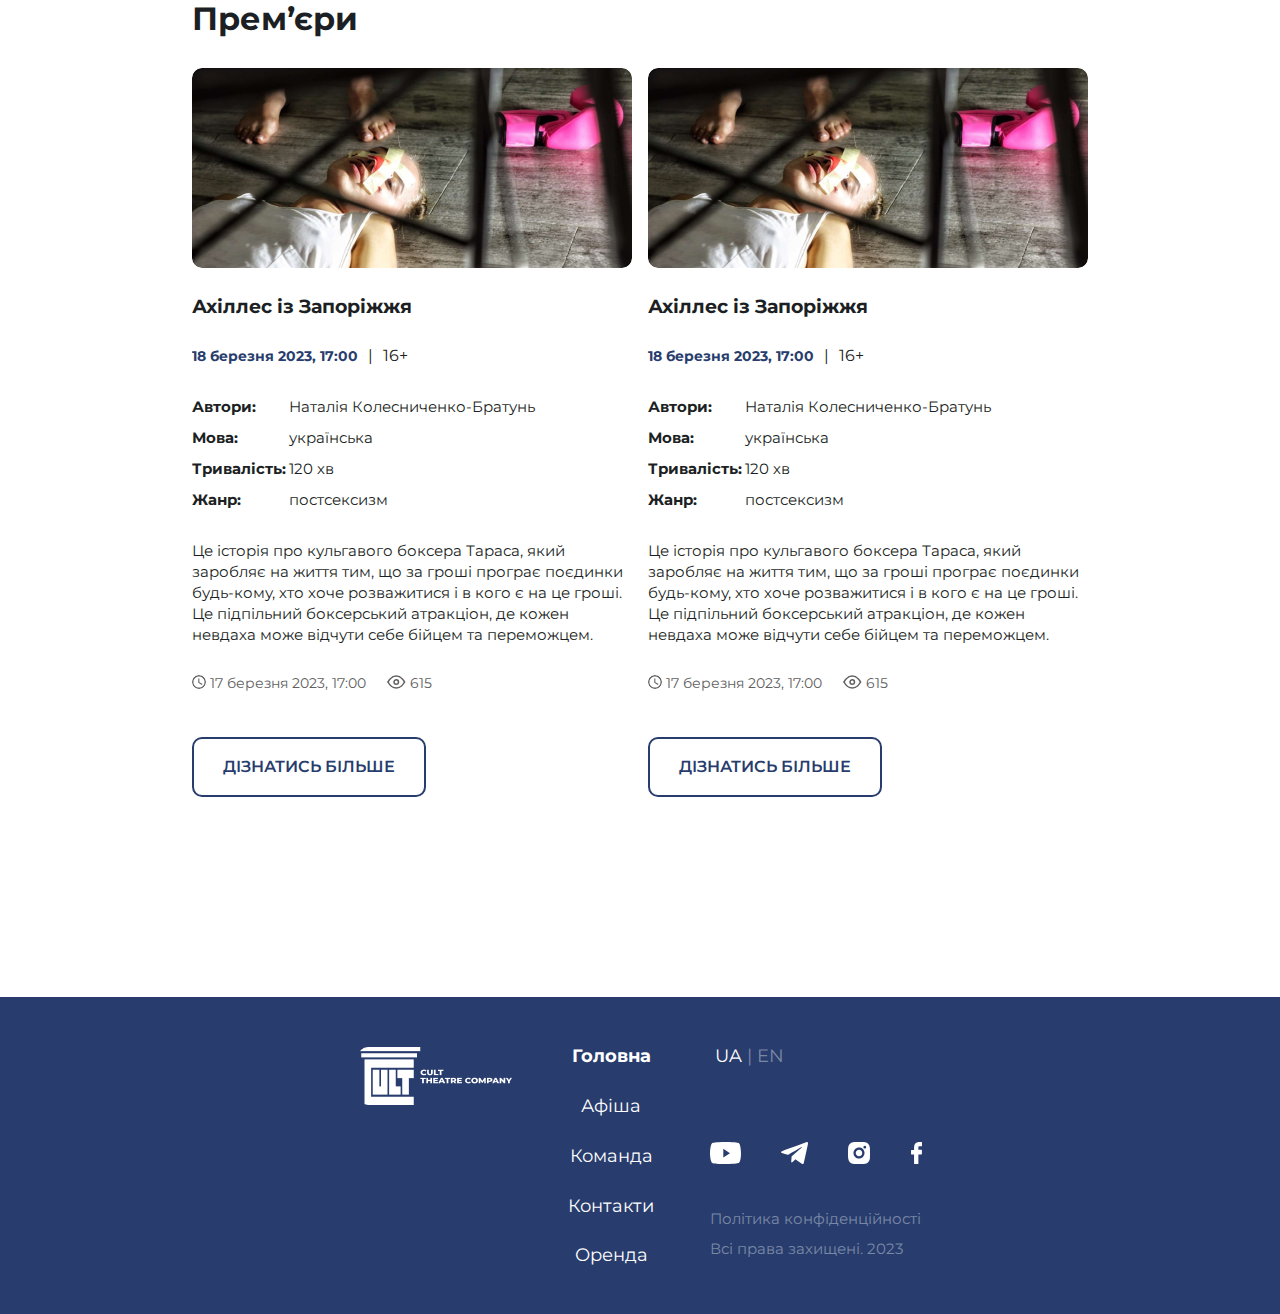
==== commit e54b1228: "Layout finished" ====
--- a/index.html
+++ b/index.html
@@ -25,10 +25,10 @@
         </div>
 
         <ul class="nav">
-          <li><a href="" class="active">Головна</a></li>
-          <li><a href="">Афіша</a></li>
-          <li><a href="">Команда</a></li>
-          <li><a href="">Контакти</a></li>
+          <li><a href="/index.html" class="active">Головна</a></li>
+          <li><a href="/performancePage.html">Афіша</a></li>
+          <li><a href="/team.html">Команда</a></li>
+          <li><a href="/contacts.html">Контакти</a></li>
           <li><a href="">Оренда</a></li>
         </ul>
 
--- a/styles/styles.css
+++ b/styles/styles.css
@@ -2,6 +2,10 @@
   font-family: "Montserrat";
   font-style: normal;
   color: #1c1f24;
+}
+
+img {
+  border-radius: 10px;
 }
 
 .page-container {
@@ -116,7 +120,8 @@
 }
 
 .tag-title {
-  width: 92px;
+  min-width: 92px;
+  max-width: 92px;
 }
 .tag-content {
   width: 140px;
--- a/styles/banners.css
+++ b/styles/banners.css
@@ -12,7 +12,7 @@
   align-items: center;
 }
 .left {
-  left: 160px;
+  left: 8.3%;
   width: 244px;
   background-color: rgba(40, 61, 109, 0.04);
   background-image: url("/assets/background-images/advertisementBanner.png");
@@ -31,7 +31,7 @@
 }
 
 .right {
-  right: 160px;
+  right: 8.3%;
 }
 .right .banner-title {
   font-weight: 700;
@@ -66,3 +66,6 @@
   cursor: pointer;
   opacity: 0.5;
 }
+.social-media img {
+  border-radius: 0;
+}
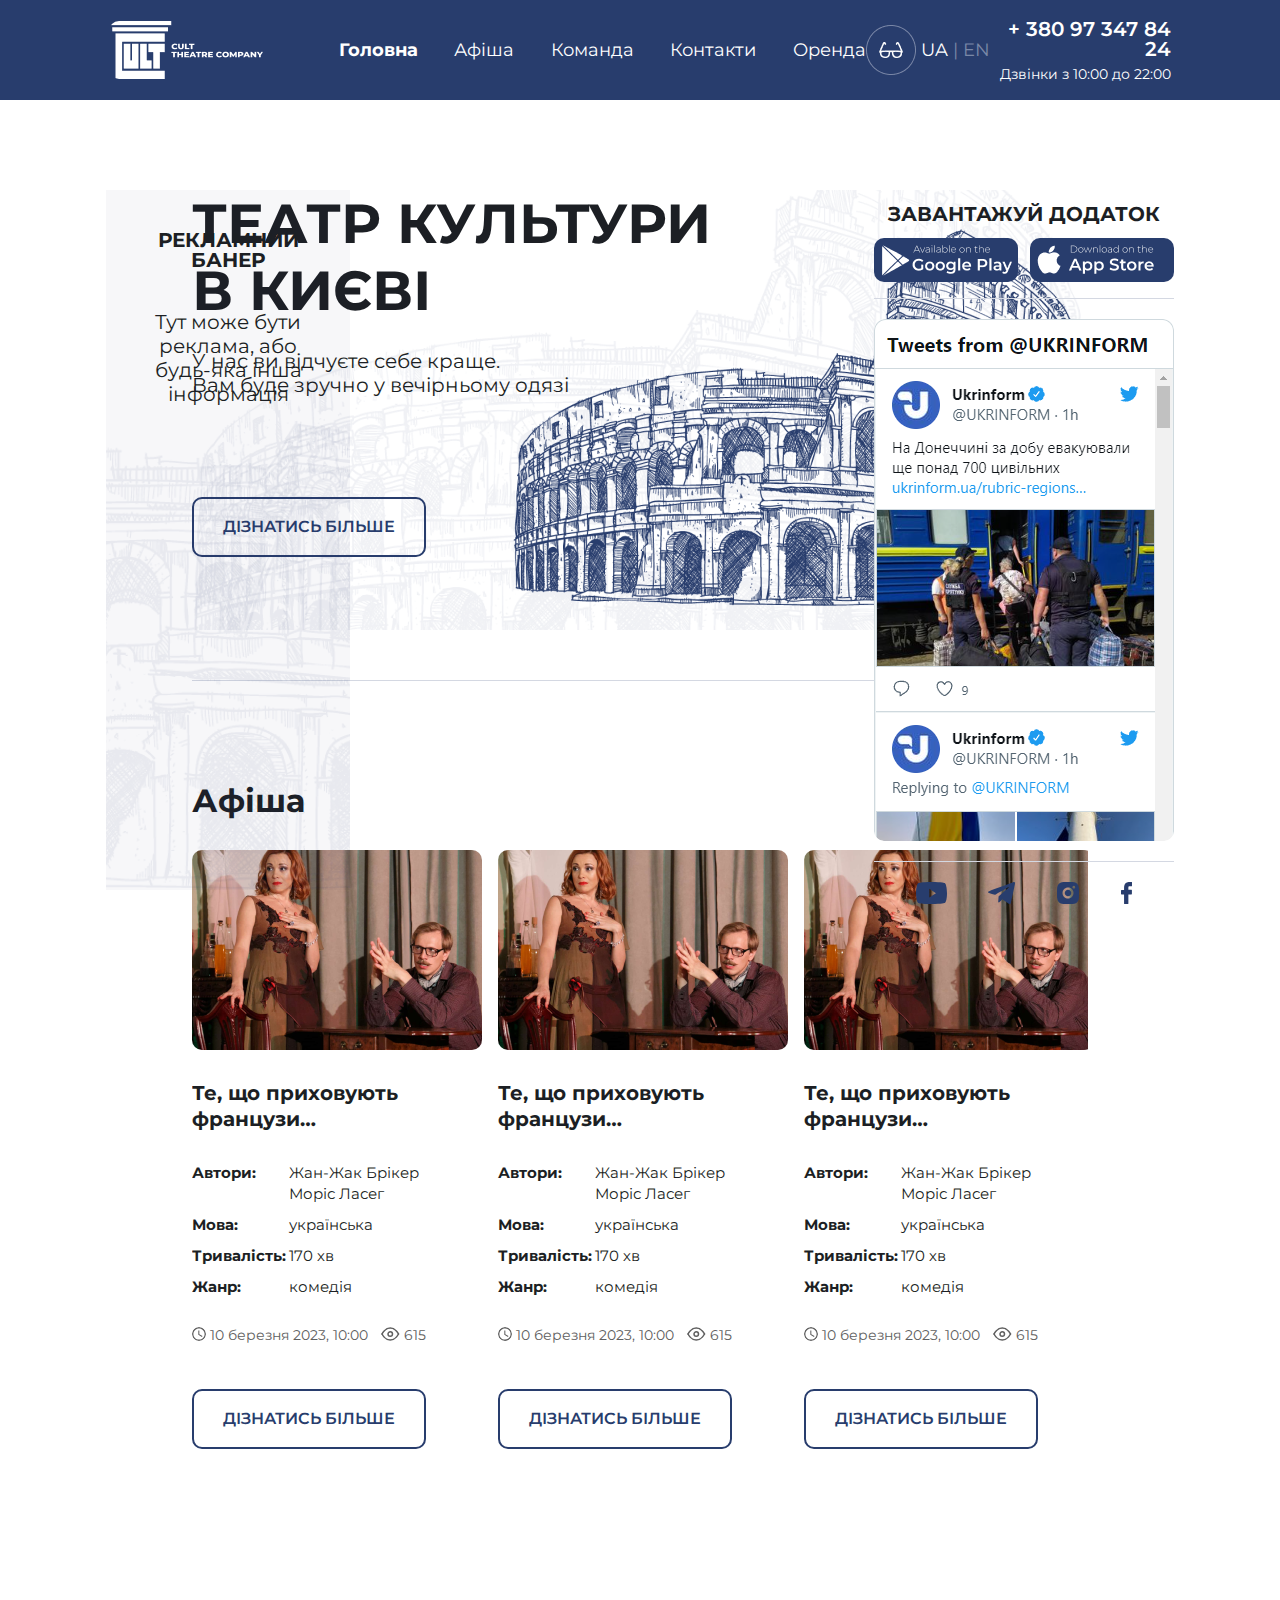
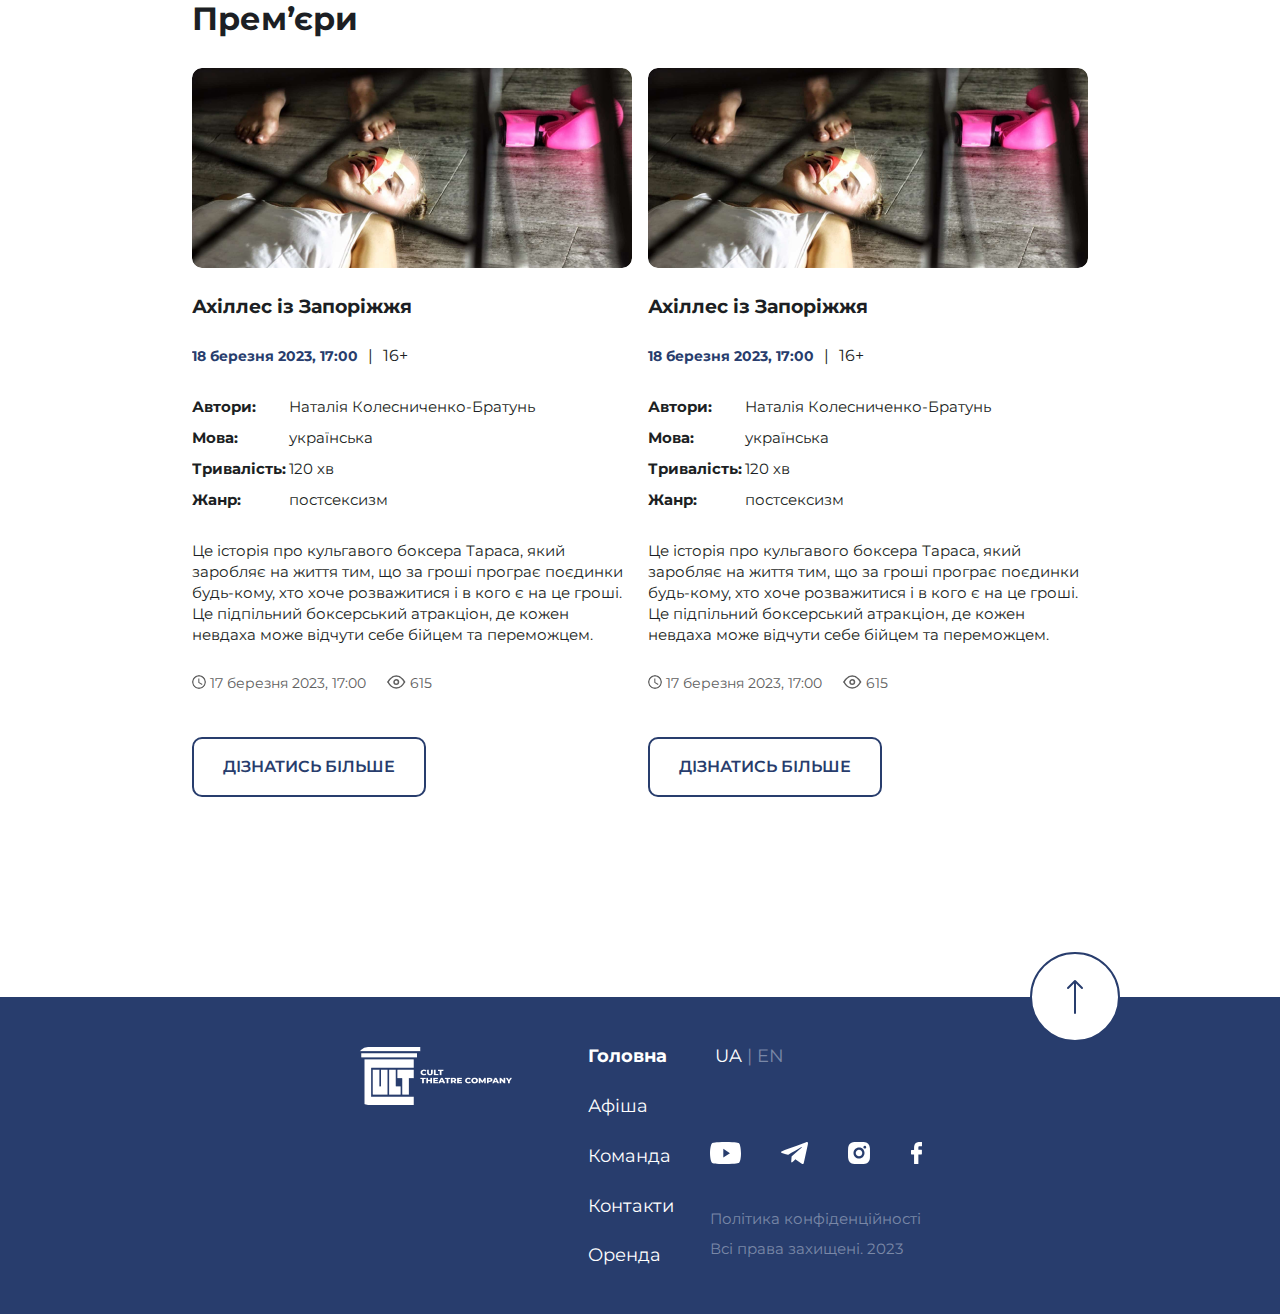
==== commit 85be3c51: "done 2.0" ====
--- a/index.html
+++ b/index.html
@@ -404,6 +404,7 @@
       </section>
     </main>
     <footer>
+      <img src="/assets/scroll.svg" class="scroll-button" />
       <div class="footer-container">
         <div class="logo-wrapper">
           <img src="/assets/Logo.png" alt="CULT_logo" />
--- a/styles/styles.css
+++ b/styles/styles.css
@@ -1,7 +1,9 @@
 body {
+  position: relative;
   font-family: "Montserrat";
   font-style: normal;
   color: #1c1f24;
+  z-index: 1;
 }
 
 img {
@@ -10,7 +12,7 @@
 
 .page-container {
   width: 896px;
-  margin: 90px auto 150px auto;
+  margin: 190px auto 150px auto;
 }
 
 .container-topic {
--- a/styles/header.css
+++ b/styles/header.css
@@ -1,7 +1,12 @@
 header {
+  position: fixed;
+  top: 0;
+  left: 0;
+  right: 0;
   background-color: rgba(40, 61, 109, 1);
   height: 100px;
   color: rgba(255, 255, 255, 1);
+  z-index: 3;
 }
 
 .header-container {
@@ -18,7 +23,7 @@
   justify-content: space-between;
   align-items: center;
   gap: 25px;
-
+  margin-left: 76px;
   font-weight: 400;
   font-size: 18px;
   line-height: 22px;
--- a/styles/banners.css
+++ b/styles/banners.css
@@ -2,8 +2,9 @@
   position: absolute;
   height: 700px;
   width: 300px;
-  top: 190px;
+  top: 0;
   text-align: center;
+  z-index: 2;
 }
 
 .banner {
--- a/styles/footer.css
+++ b/styles/footer.css
@@ -1,4 +1,5 @@
 footer {
+  position: relative;
   display: flex;
   align-items: center;
   background-color: rgba(40, 61, 109, 1);
@@ -13,7 +14,9 @@
 }
 
 .footer-container .nav {
+  width: 186px;
   flex-direction: column;
+  align-items: start;
   font-weight: 400;
   font-size: 18px;
   line-height: 100%;
@@ -32,3 +35,13 @@
   line-height: 200%;
   color: #7a88a7;
 }
+
+.scroll-button {
+  position: absolute;
+  top: -45px;
+  right: 160px;
+}
+.scroll-button:hover {
+  cursor: pointer;
+  opacity: 0.5;
+}
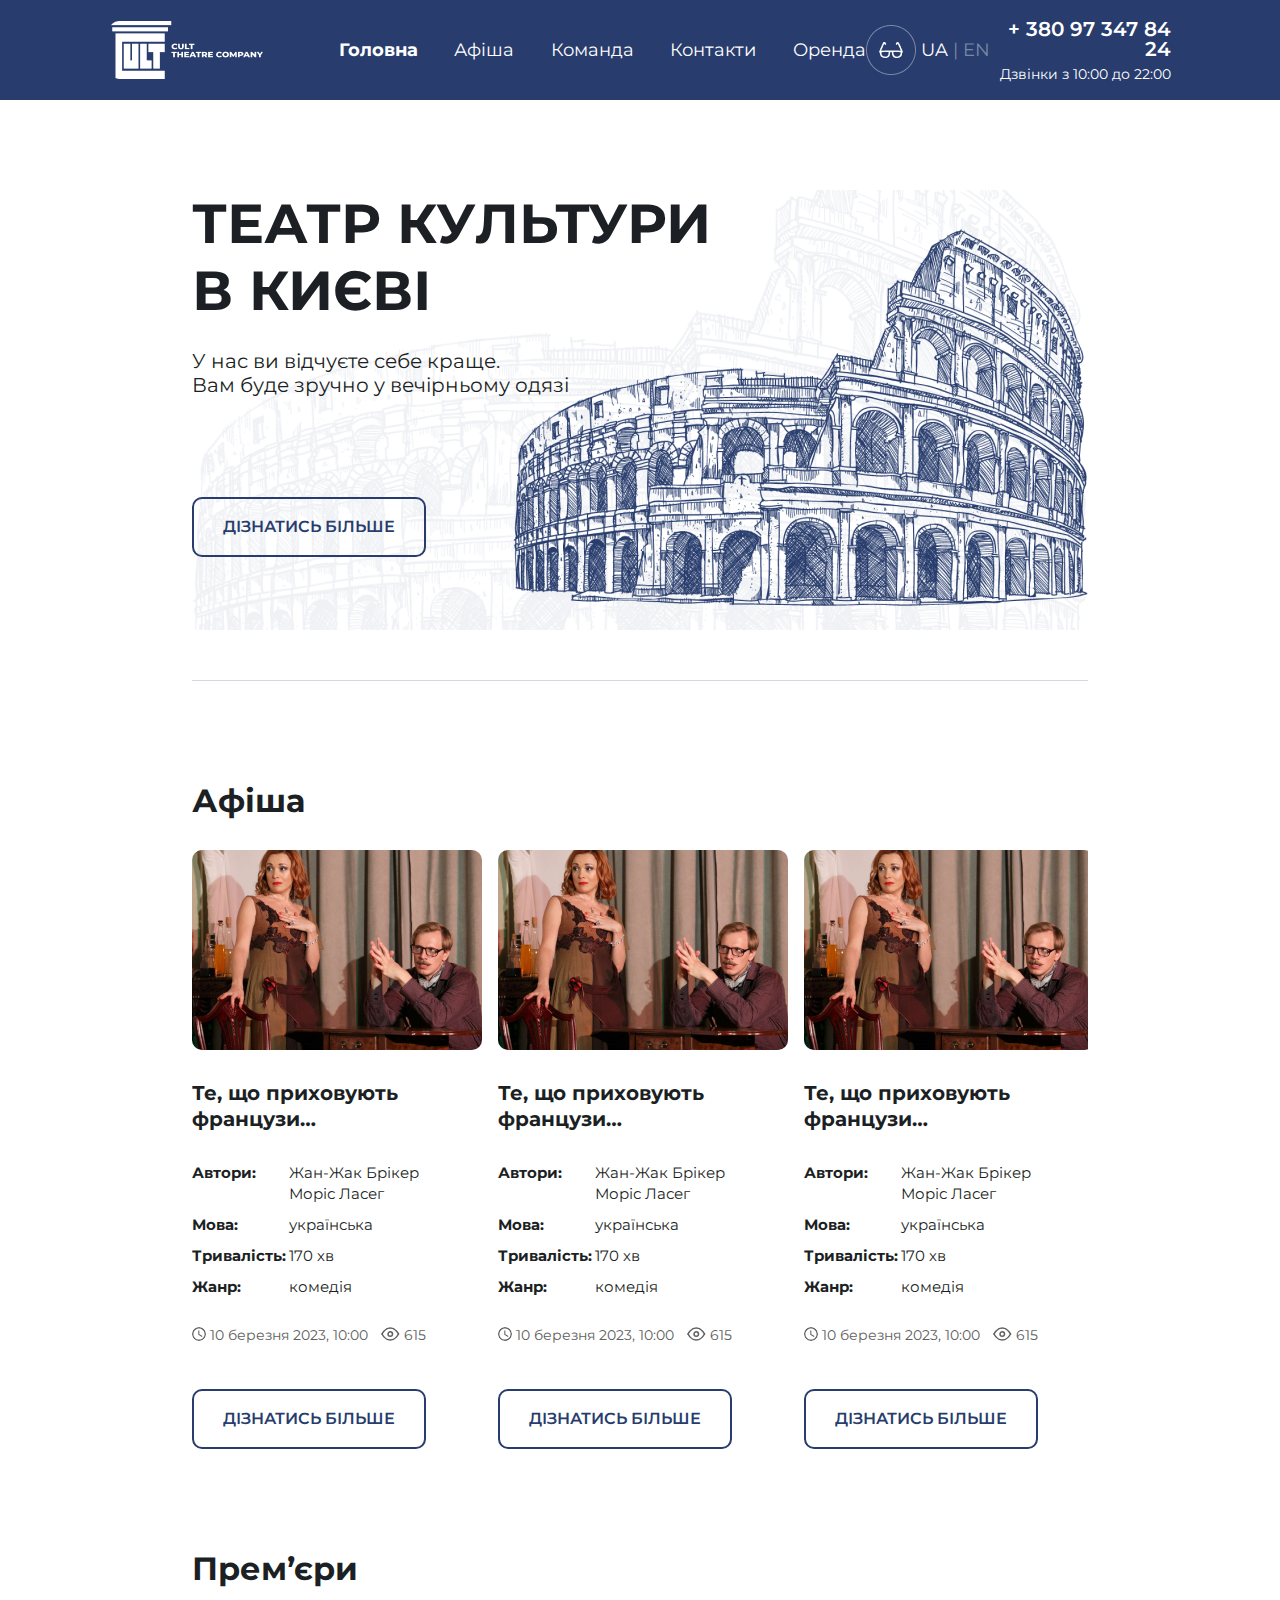
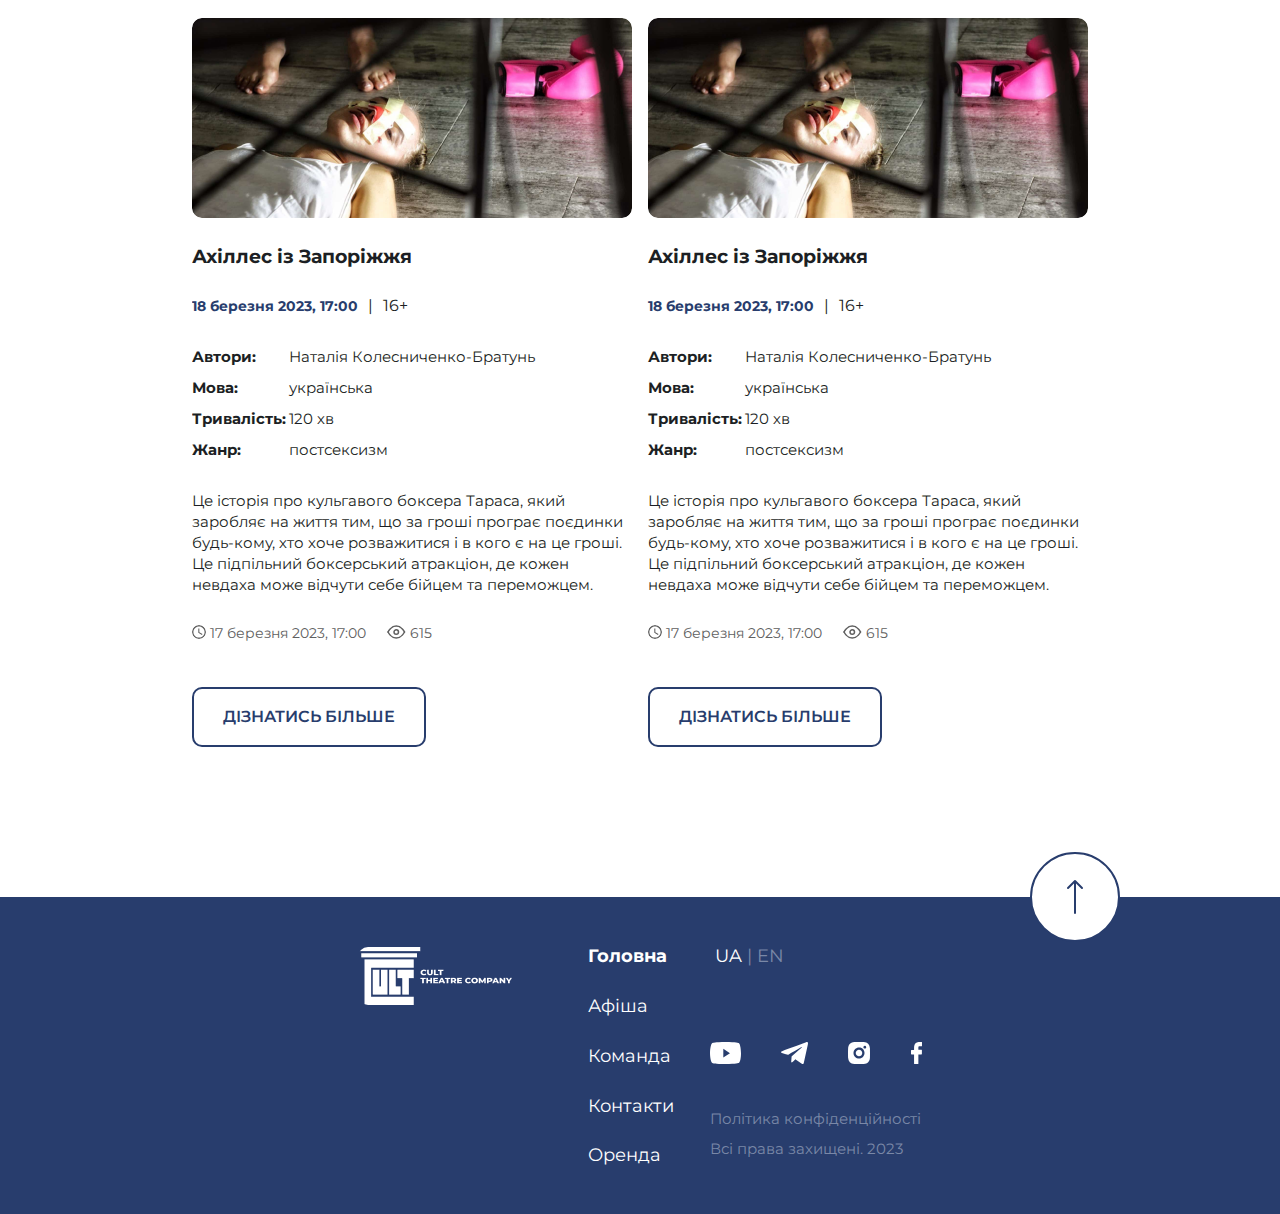
==== commit aa3bd2cf: "download buttons deleted & adaptive started" ====
--- a/index.html
+++ b/index.html
@@ -42,6 +42,8 @@
           <p class="phone">+ 380 97 347 84 24</p>
           <p class="time">Дзвінки з 10:00 до 22:00</p>
         </div>
+
+        <img src="/assets/burger.svg" class="burger-button" />
       </div>
     </header>
     <main>
@@ -52,11 +54,6 @@
         </p>
       </aside>
       <aside class="right banner">
-        <h2 class="banner-title">Завантажуй додаток</h2>
-        <div class="download-buttons">
-          <img src="/assets/download/googleplay.png" />
-          <img src="/assets/download/applestore.png" />
-        </div>
         <div class="tweets-wrapper">
           <img src="/assets/tweets.png" />
         </div>
--- a/styles/styles.css
+++ b/styles/styles.css
@@ -11,7 +11,7 @@
 }
 
 .page-container {
-  width: 896px;
+  max-width: 896px;
   margin: 190px auto 150px auto;
 }
 
@@ -68,6 +68,9 @@
   gap: 16px;
   padding: 30px 0 50px 0;
   overflow-x: auto;
+}
+.block-content:last-child {
+  padding-bottom: 0;
 }
 .block-content::-webkit-scrollbar {
   box-sizing: content-box;
--- a/styles/header.css
+++ b/styles/header.css
@@ -62,3 +62,72 @@
   font-weight: 400;
   font-size: 14px;
 }
+.burger-button {
+  display: none;
+  border-radius: 0;
+  cursor: pointer;
+}
+.burger-button:hover {
+  opacity: 0.5;
+}
+@media (max-width: 1010px) {
+  .header-container {
+    width: 96%;
+    margin: 0 30px;
+  }
+  .phone-block {
+    display: none;
+  }
+  .nav {
+    width: 482px;
+    margin-left: 0;
+    justify-content: start;
+    gap: 25px;
+  }
+  .languages {
+    margin-right: 30px;
+  }
+}
+@media (max-width: 770px) {
+  .header-container {
+    justify-content: space-between;
+    margin: 0;
+  }
+  .logo-wrapper {
+    margin-left: 30px;
+  }
+  .nav {
+    display: none;
+  }
+  .glasses {
+    margin: 0;
+  }
+  .languages {
+    margin: 0;
+  }
+  .phone-block {
+    display: block;
+  }
+  .burger-button {
+    display: block;
+  }
+}
+@media (max-width: 490px) {
+  .phone-block {
+    display: none;
+  }
+}
+@media (max-width: 390px) {
+  .header-container {
+    width: 100%;
+  }
+  .logo-wrapper {
+    margin-left: 10px;
+  }
+  .languages {
+    display: none;
+  }
+  .burger-button {
+    margin-right: 10px;
+  }
+}
--- a/styles/banners.css
+++ b/styles/banners.css
@@ -70,3 +70,9 @@
 .social-media img {
   border-radius: 0;
 }
+
+@media (max-width: 1700px) {
+  .banner {
+    display: none;
+  }
+}
--- a/styles/footer.css
+++ b/styles/footer.css
@@ -1,4 +1,5 @@
 footer {
+  margin-top: 150px;
   position: relative;
   display: flex;
   align-items: center;
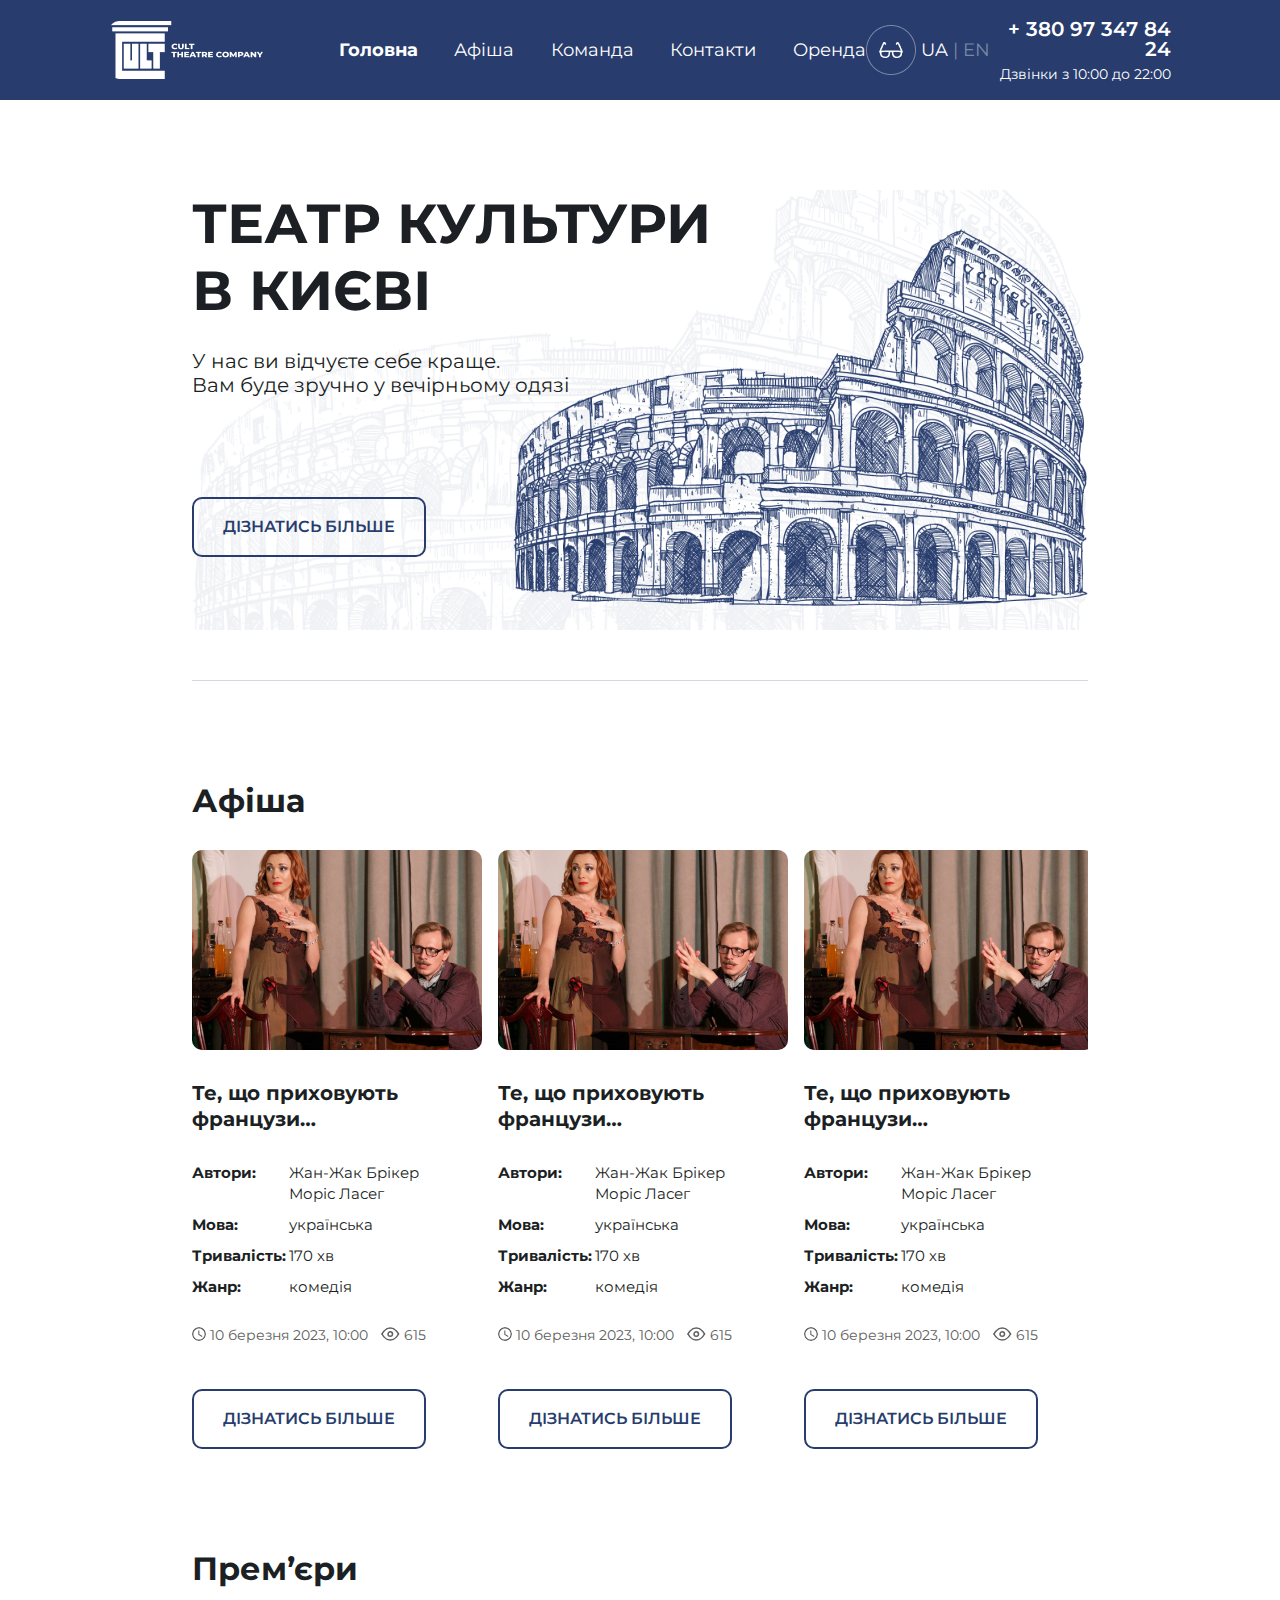
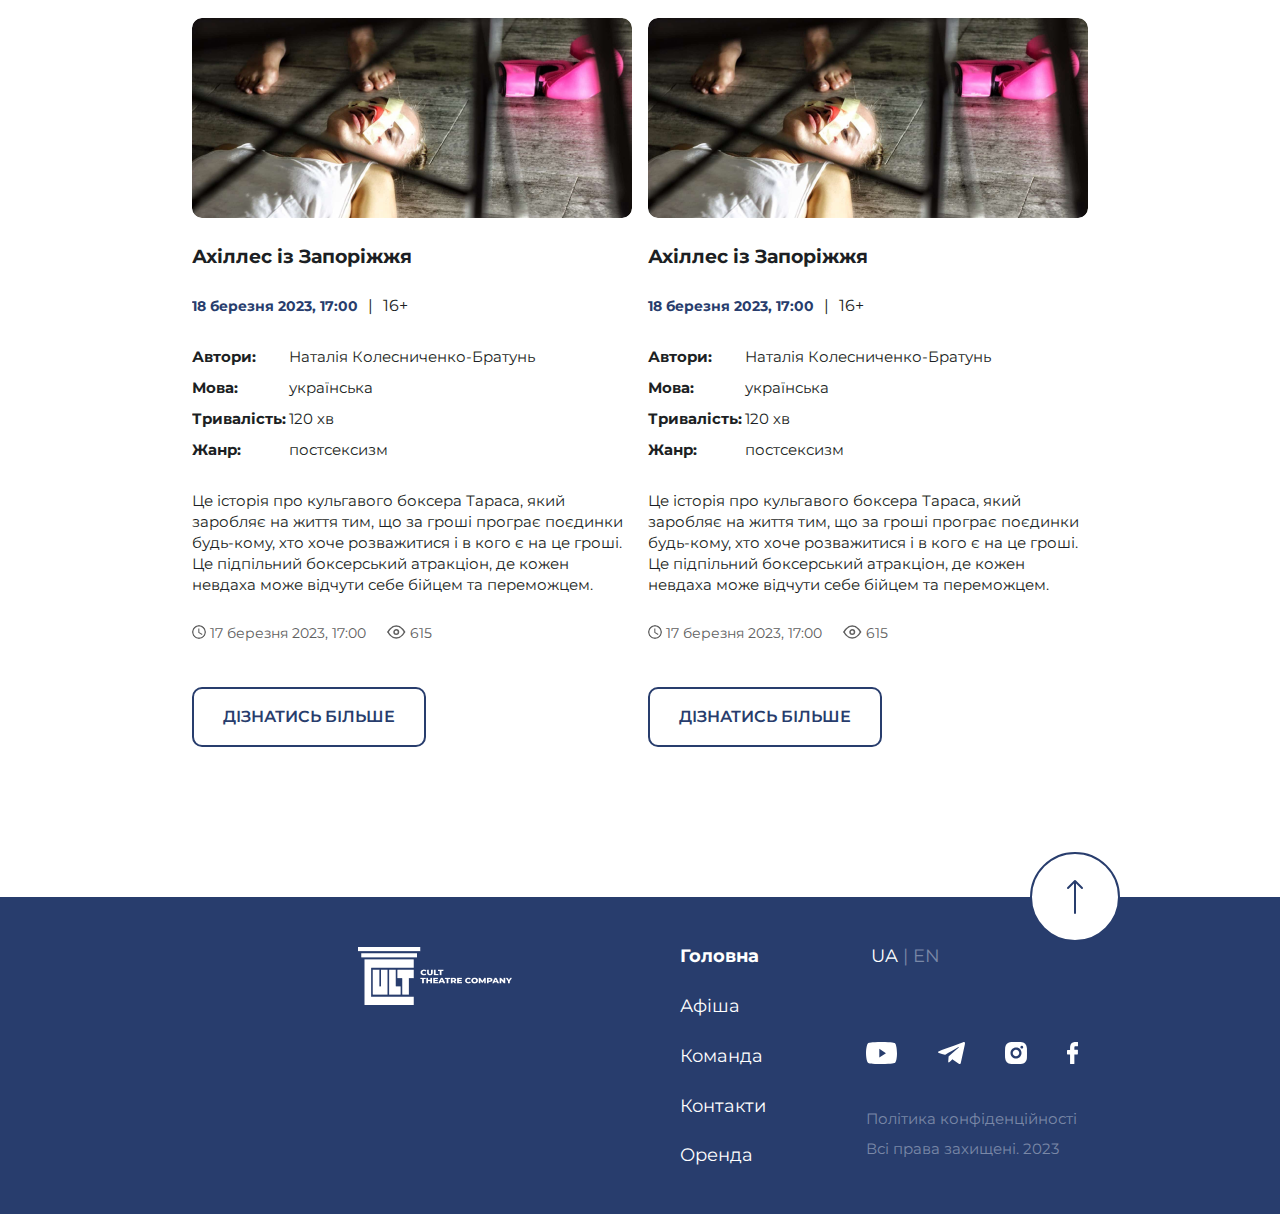
==== commit b2f74fad: "+footer adaptive" ====
--- a/index.html
+++ b/index.html
@@ -403,19 +403,25 @@
     <footer>
       <img src="/assets/scroll.svg" class="scroll-button" />
       <div class="footer-container">
-        <div class="logo-wrapper">
-          <img src="/assets/Logo.png" alt="CULT_logo" />
-        </div>
-
-        <ul class="nav">
-          <li><a href="" class="active">Головна</a></li>
-          <li><a href="">Афіша</a></li>
-          <li><a href="">Команда</a></li>
-          <li><a href="">Контакти</a></li>
-          <li><a href="">Оренда</a></li>
-        </ul>
-
+        <div class="first-adaptive-column">
+          <div class="logo-wrapper">
+            <img src="/assets/Logo.png" alt="CULT_logo" />
+          </div>
+
+          <ul class="nav">
+            <li><a href="" class="active">Головна</a></li>
+            <li><a href="">Афіша</a></li>
+            <li><a href="">Команда</a></li>
+            <li><a href="">Контакти</a></li>
+            <li><a href="">Оренда</a></li>
+          </ul>
+        </div>
         <div class="other">
+          <div class="phone-block">
+            <p class="phone">+ 380 97 347 84 24</p>
+            <p class="time">Дзвінки з 10:00 до 22:00</p>
+          </div>
+
           <div class="languages">
             <span class="chosen-language">UA</span>|<span>EN</span>
           </div>
--- a/styles/footer.css
+++ b/styles/footer.css
@@ -7,13 +7,20 @@
   height: 317px;
   color: rgba(255, 255, 255, 1);
 }
+footer img {
+  border-radius: 0;
+}
 .footer-container {
   display: flex;
   justify-content: space-between;
   width: 44%;
   margin: auto;
 }
-
+.first-adaptive-column {
+  display: flex;
+  justify-content: space-between;
+  gap: 168px;
+}
 .footer-container .nav {
   width: 186px;
   flex-direction: column;
@@ -21,6 +28,10 @@
   font-weight: 400;
   font-size: 18px;
   line-height: 100%;
+  margin: 0;
+}
+.other .phone-block {
+  display: none;
 }
 .footer-container .social-media {
   justify-content: space-between;
@@ -46,3 +57,63 @@
   cursor: pointer;
   opacity: 0.5;
 }
+
+@media (max-width: 1010px) {
+  .footer-container {
+    width: 96%;
+    margin: 0 30px;
+  }
+  .first-adaptive-column {
+    gap: 186px;
+  }
+  .scroll-button {
+    right: 30px;
+  }
+}
+@media (max-width: 770px) {
+  .footer-container {
+    margin: 0;
+  }
+  .logo-wrapper {
+    margin: 0;
+  }
+  .footer-container .nav {
+    display: flex;
+  }
+  .first-adaptive-column {
+    gap: 146px;
+  }
+}
+@media (max-width: 490px) {
+  footer {
+    height: 458px;
+  }
+  .footer-container {
+    height: 100%;
+  }
+  .logo-wrapper {
+    margin-top: 60px;
+  }
+  .first-adaptive-column {
+    margin-left: 30px;
+    flex-direction: column;
+    gap: 125px;
+  }
+  .footer-container .nav {
+    height: 150px;
+    gap: 10px;
+    line-height: 22px;
+    margin-bottom: 65px;
+  }
+  .other {
+    margin-top: 60px;
+  }
+  .other .phone-block {
+    display: block;
+  }
+  .scroll-button {
+    width: 55px;
+  }
+}
+@media (max-width: 390px) {
+}
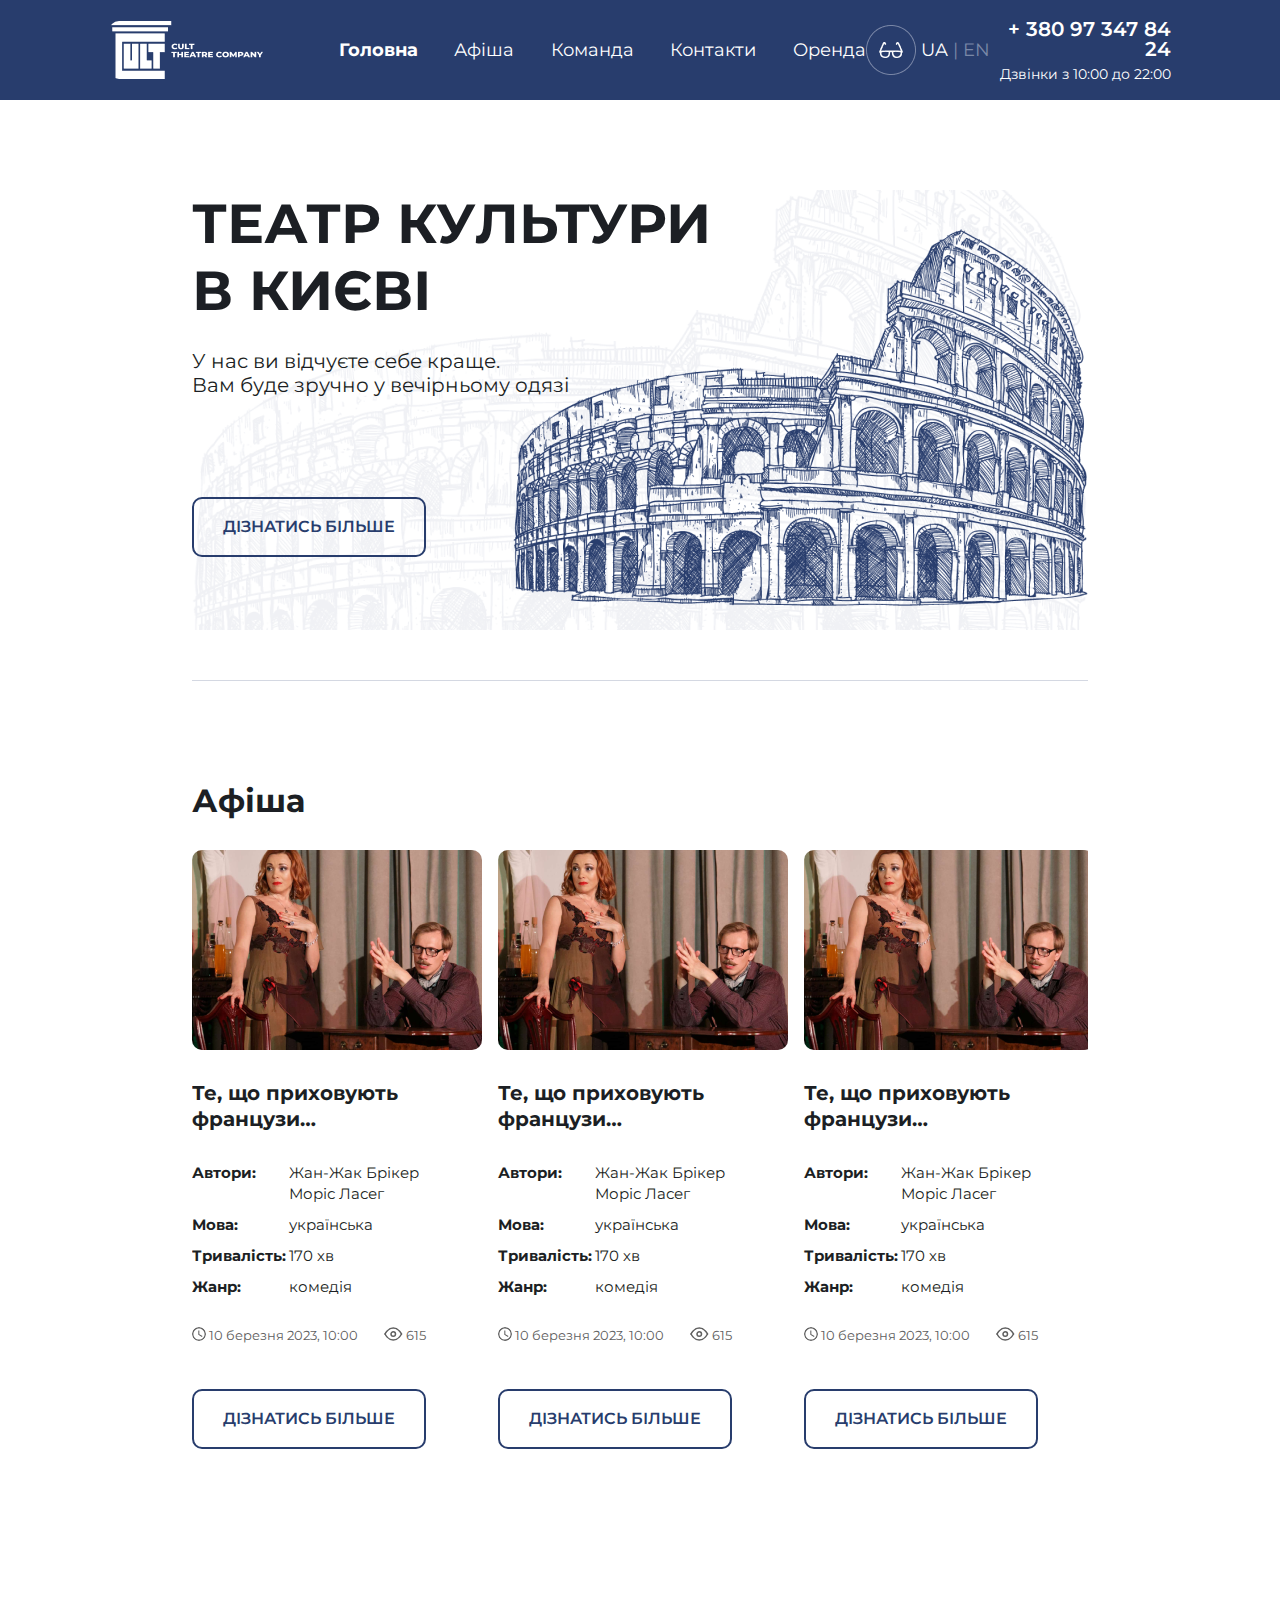
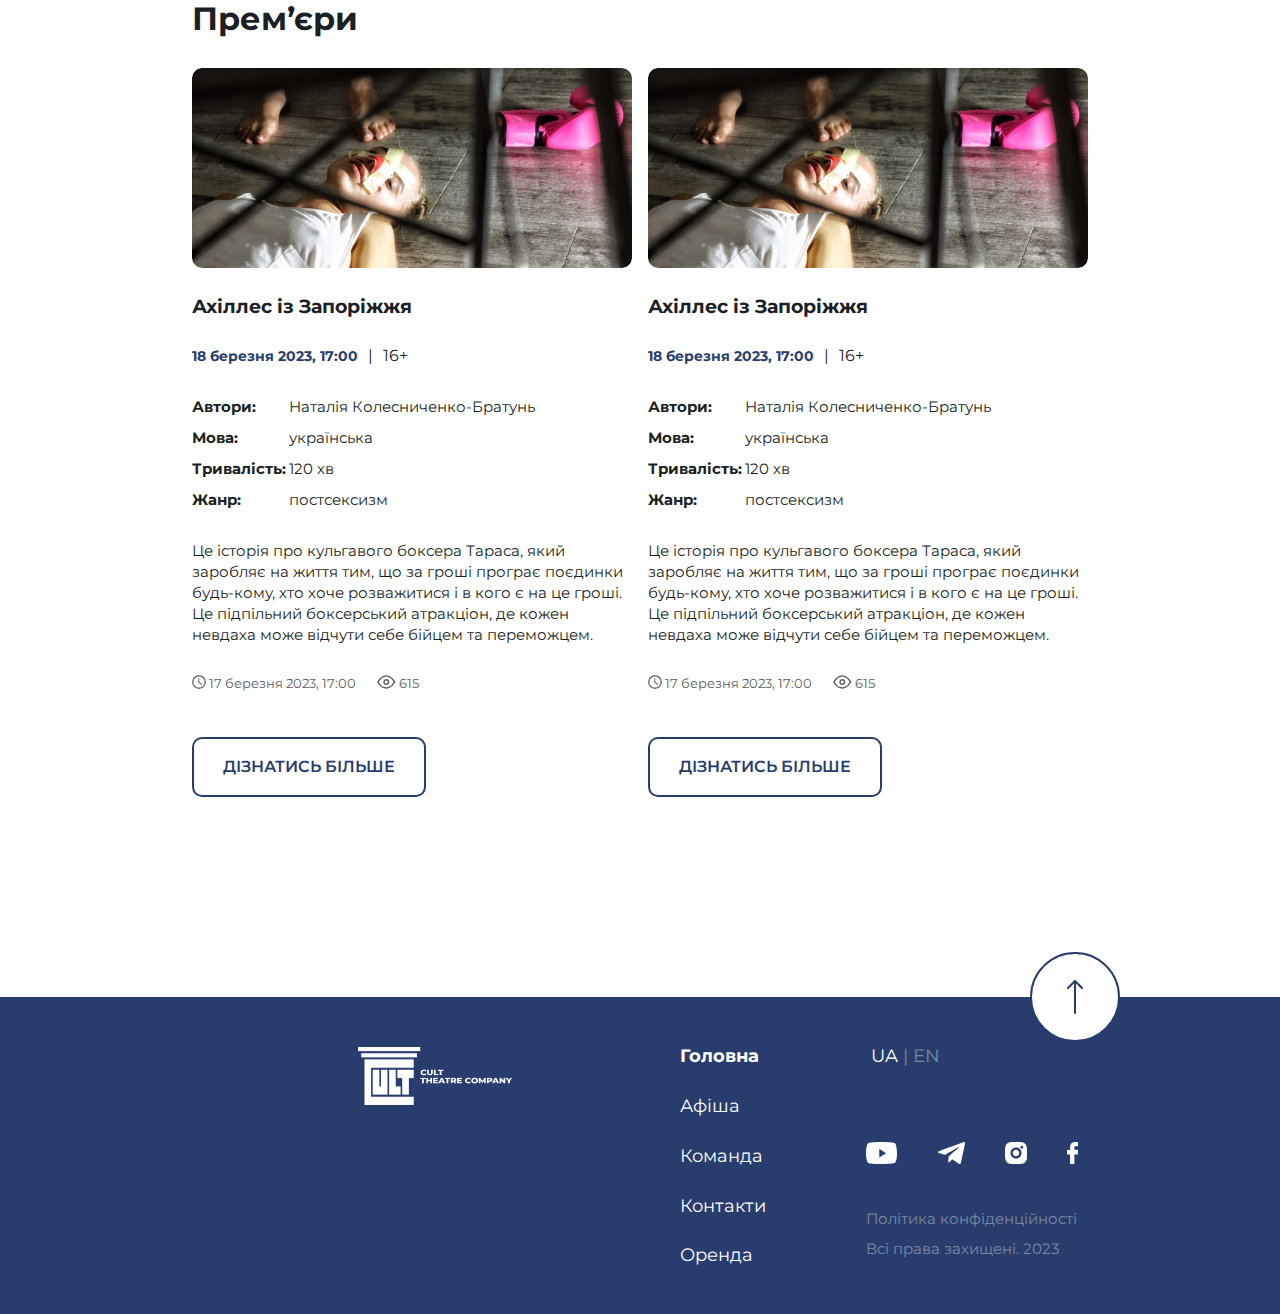
==== commit dd4426ba: "+adaptive done" ====
--- a/index.html
+++ b/index.html
@@ -15,9 +15,27 @@
     <link rel="stylesheet" href="/styles/header.css" />
     <link rel="stylesheet" href="/styles/banners.css" />
     <link rel="stylesheet" href="/styles/footer.css" />
+    <link rel="stylesheet" href="/styles/burger-menu.css" />
     <title>Cult</title>
   </head>
   <body>
+    <!-- <div class="burger-menu-backdrop">
+      <div class="burger-menu">
+        <ul class="nav">
+          <li><a href="/index.html" class="active">Головна</a></li>
+          <li><a href="/performancePage.html">Афіша</a></li>
+          <li><a href="/team.html">Команда</a></li>
+          <li><a href="/contacts.html">Контакти</a></li>
+          <li><a href="">Оренда</a></li>
+        </ul>
+        <div class="social-media">
+          <img src="/assets/social-media/blue/yt.svg" />
+          <img src="/assets/social-media/blue/tel.svg" />
+          <img src="/assets/social-media/blue/insta.svg" />
+          <img src="/assets/social-media/blue/face.svg" />
+        </div>
+      </div>
+    </div> -->
     <header>
       <div class="header-container">
         <div class="logo-wrapper">
--- a/styles/styles.css
+++ b/styles/styles.css
@@ -10,6 +10,9 @@
   border-radius: 10px;
 }
 
+main {
+  position: relative;
+}
 .page-container {
   max-width: 896px;
   margin: 190px auto 150px auto;
@@ -18,7 +21,7 @@
 .container-topic {
   width: 896px;
   height: 440px;
-  background-image: url("/assets/background-images/coliseum.png");
+  background-image: url("/assets/background-images/coliseum/big.png");
   margin-bottom: 50px;
 }
 .container-title {
@@ -66,7 +69,7 @@
   display: flex;
   justify-content: space-between;
   gap: 16px;
-  padding: 30px 0 50px 0;
+  padding: 30px 0 50px 0 !important;
   overflow-x: auto;
 }
 .block-content:last-child {
@@ -136,12 +139,15 @@
   display: flex;
   justify-content: space-between;
   font-weight: 400;
-  font-size: 14px;
+  font-size: 13px;
   line-height: 17px;
   color: #606060;
   margin-bottom: 15px;
-}
-
+  gap: 10px;
+}
+.date img {
+  width: 14px;
+}
 .premiere {
   width: 440px;
 }
@@ -173,3 +179,50 @@
   justify-content: left;
   gap: 21px;
 }
+
+@media (max-width: 770px) {
+  .page-container {
+    max-width: 708px;
+    margin-left: 10px;
+    margin-right: 10px;
+  }
+  .container-topic {
+    width: 100%;
+    background-image: url("/assets/background-images/coliseum/medium.png");
+  }
+}
+@media (max-width: 490px) {
+  .container-topic {
+    background-image: url("/assets/background-images/coliseum/small.png");
+  }
+  .container-description {
+    margin-bottom: 65px;
+  }
+  .container-topic .main-button {
+    margin-bottom: 41px;
+  }
+  .container-block:not(.first) {
+    padding-top: 0;
+  }
+  .block-content {
+    flex-direction: column;
+    gap: 30px;
+  }
+  .block-content .main-button {
+    width: 420px;
+  }
+
+  .card {
+    max-width: 100%;
+    padding-bottom: 30px;
+    border-bottom: 1px solid #d4d8e2;
+  }
+}
+@media (max-width: 390px) {
+  .container-topic {
+    background-image: url("/assets/background-images/coliseum/xsmall.png");
+  }
+  .block-content .main-button {
+    max-width: 320px !important;
+  }
+}
--- a/styles/footer.css
+++ b/styles/footer.css
@@ -91,7 +91,7 @@
   .footer-container {
     height: 100%;
   }
-  .logo-wrapper {
+  footer .logo-wrapper {
     margin-top: 60px;
   }
   .first-adaptive-column {
@@ -105,15 +105,68 @@
     line-height: 22px;
     margin-bottom: 65px;
   }
-  .other {
+  .other .phone-block {
     margin-top: 60px;
+    display: block;
+    text-align: left;
   }
-  .other .phone-block {
-    display: block;
+  .other .languages {
+    margin-top: 92px;
   }
   .scroll-button {
+    top: -27.5px;
     width: 55px;
   }
 }
 @media (max-width: 390px) {
+  footer {
+    width: 100%;
+  }
+  .footer-container {
+    gap: 16px;
+    width: 100%;
+    margin: auto 10px;
+  }
+  .other {
+    padding-right: 13px;
+    max-width: 100%;
+  }
+  .footer-container .nav {
+    justify-content: space-between;
+    width: 100%;
+    font-weight: 400;
+    font-size: 14px;
+    line-height: 17px;
+  }
+  .first-adaptive-column {
+    width: 100%;
+  }
+  .other .phone-block {
+    width: 100%;
+  }
+  .phone {
+    font-size: 15px;
+  }
+  .time {
+    font-weight: 400;
+    font-size: 12px;
+    width: 147px;
+  }
+  .other .languages {
+    width: 100%;
+    display: flex;
+  }
+  .other .social-media {
+    width: 100%;
+  }
+  .privacy {
+    width: 100%;
+    font-weight: 400;
+    font-size: 12px;
+    line-height: 140%;
+  }
+  .first-adaptive-column,
+  .other {
+    margin: 0;
+  }
 }
--- a/styles/burger-menu.css
+++ b/styles/burger-menu.css
@@ -0,0 +1,40 @@
+.burger-menu-backdrop {
+  position: fixed;
+  top: -190px;
+  left: 0;
+  right: 0;
+  bottom: 0;
+  background: rgba(28, 31, 36, 0.85);
+  z-index: 2;
+}
+.burger-menu {
+  z-index: 6;
+
+  position: fixed;
+  top: 100px;
+  right: 0;
+  width: 320px;
+  height: 292px;
+  background: #ffffff;
+}
+.burger-menu .nav {
+  display: flex;
+  flex-direction: column;
+  justify-content: space-between;
+  align-items: flex-start;
+  margin: 30px;
+  font-weight: 400;
+  font-size: 18px;
+  line-height: 22px;
+  color: #283d6d;
+  gap: 15px;
+}
+.burger-menu .social-media {
+  width: 196px;
+  display: flex;
+  justify-content: space-between;
+  margin-left: 30px;
+  border: none;
+  margin-top: 0;
+  padding-top: 0;
+}
